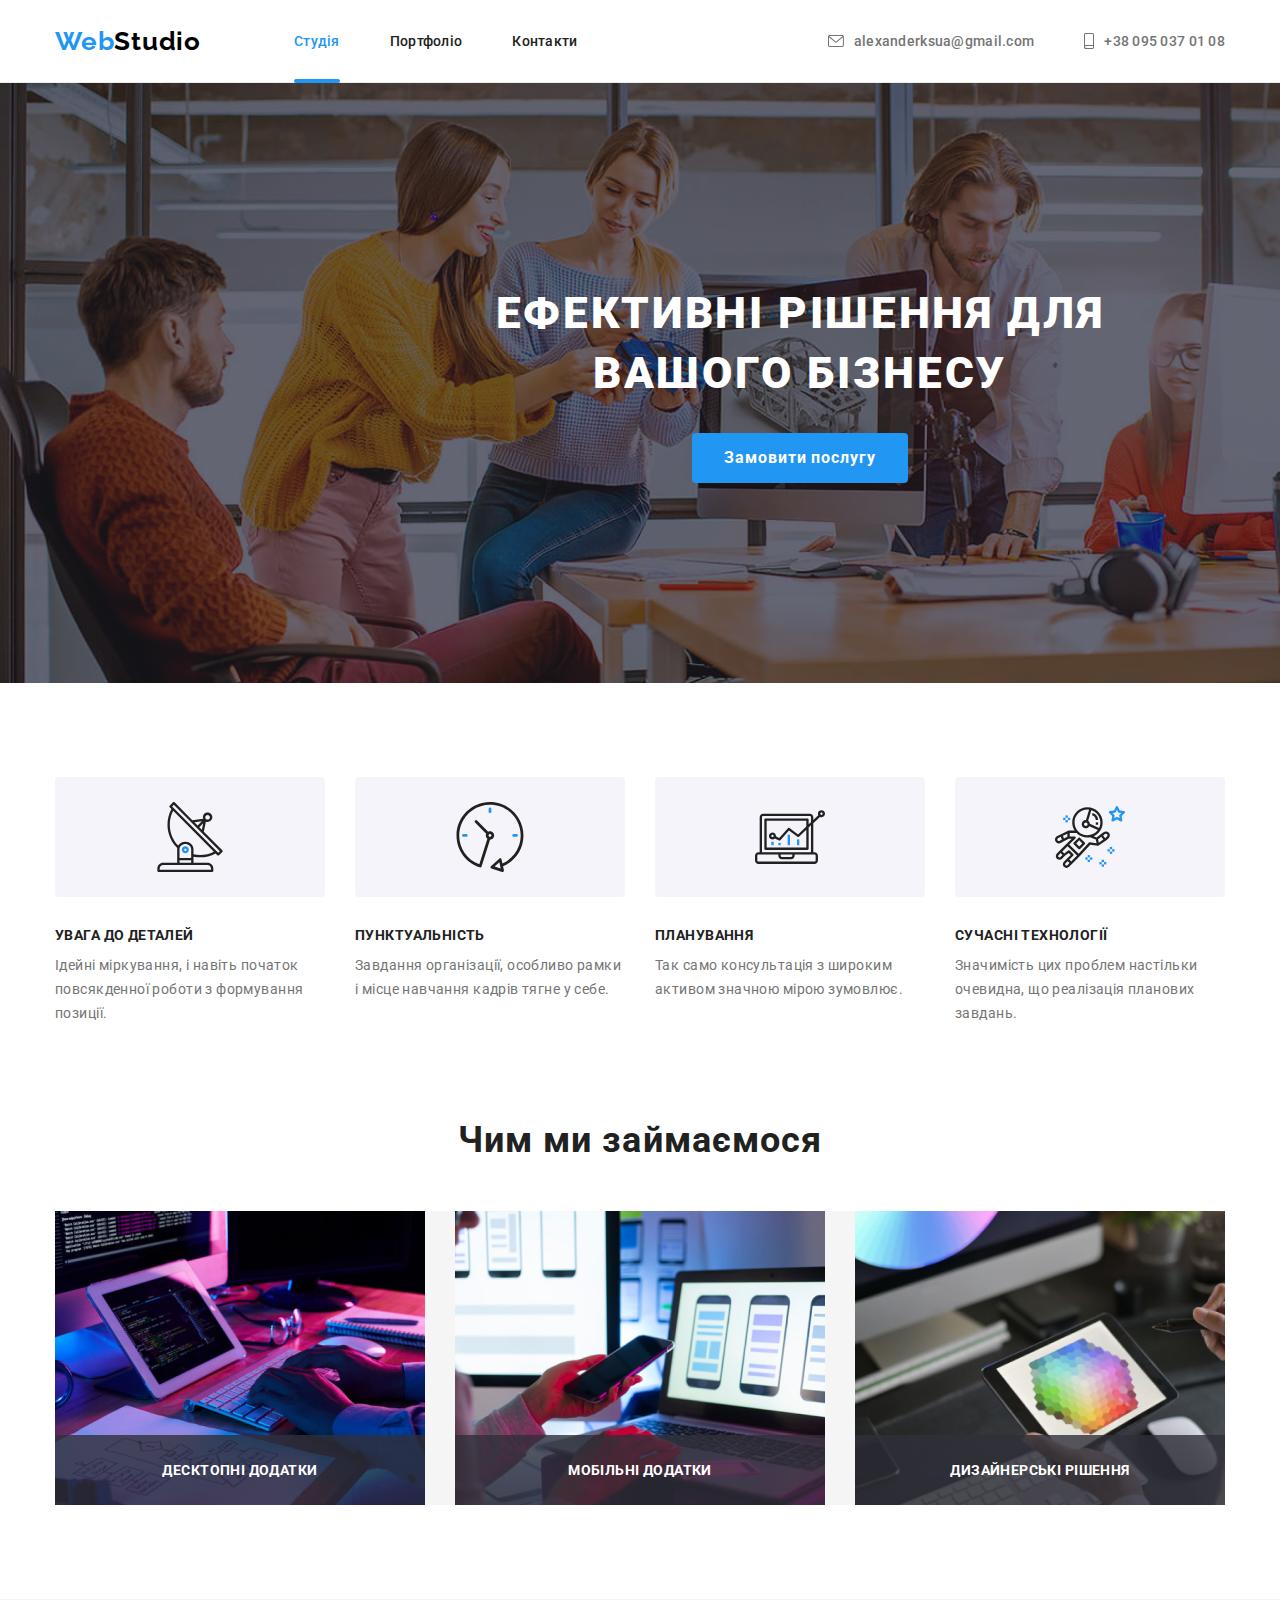
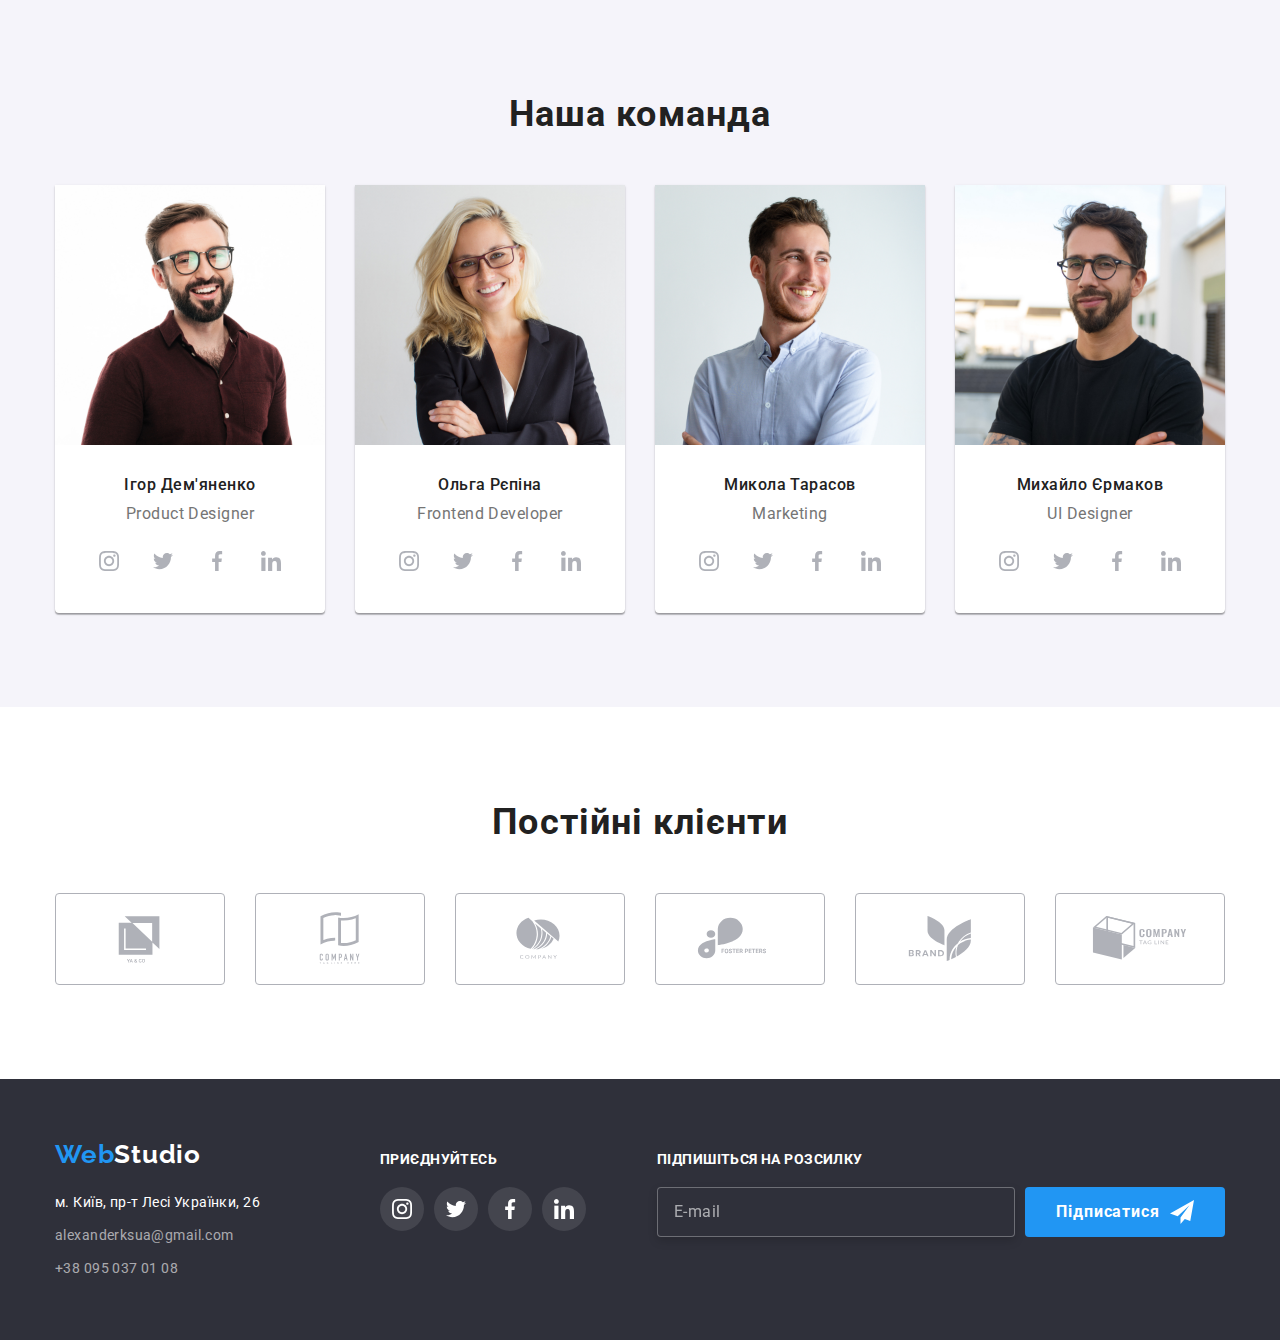
==== index.html @ ea99a4cd "Initial commit" ====
<!DOCTYPE html>
<html lang="uk">

<head>
  <meta charset="UTF-8" />
  <meta http-equiv="X-UA-Compatible" content="IE=edge" />
  <meta name="viewport" content="width=device-width, initial-scale=1.0" />

  <link rel="preconnect" href="https://fonts.googleapis.com" />
  <link rel="preconnect" href="https://fonts.gstatic.com" crossorigin />
  <link href="https://fonts.googleapis.com/css2?family=Raleway:wght@700&family=Roboto:wght@400;500;700;900&display=swap"
    rel="stylesheet" />

  <title>index</title>
  <!-- Нормализация стилей Обобщённая -->
  <link rel="stylesheet"
    href="https://cdnjs.cloudflare.com/ajax/libs/modern-normalize/1.1.0/modern-normalize.min.css" />
  <!-- Стили Проекта -->
  <link rel="stylesheet" href="./css/styles.css">
</head>

<body>
  <!-- Голова-Шапка сайты -->
  <header class="header">
    <div class="container">
      <!-- Блок оформления фона header -->

      <div class="header-group">
        <!-- Панель навигации из двух частей -->
        <!-- Панель навигации #1 - Логотип, Студія, Портфоліо -->
        <!-- Логотип, WebStudio -->
        <a class="header-logo" href="./index.html"><span class="blue-web">Web</span>Studio</a>
        <nav class="nav-group">
          <!-- Список ссылок на страницы -->
          <ul class="list pages">
            <li class="item pages-item curent">
              <a class="link curent" href="./index.html">Студія</a>
            </li>
            <li class="item pages-item">
              <a class="link" href="./portfolio.html">Портфоліо</a>
            </li>
            <li class="item pages-item">
              <a class="link" href="./contacts.html">Контакти</a>
            </li>
          </ul>
        </nav>

        <!-- Панель навигации #2 - Контакти: e-mail, tel -->
        <ul class="list contacts">
          <li class="item contacts-item">
            <a class="link" href="mailto:alexanderksua@gmail.com">
              <div class="link-div">
                <svg class="contacts-icon" width="16" height="12" aria-label="email">
                  <use href="./images/icons.svg#icon-envelope"></use>
                </svg>alexanderksua@gmail.com
              </div>
            </a>
          </li>
          <li class="item contacts-item">
            <a class="link" href="tel:+380950370108">
              <div class="link-div">
                <svg class="contacts-icon" width="10" height="16" aria-label="phone">
                  <use href="./images/icons.svg#icon-smartphone"></use>
                </svg>+38 095 037 01 08
              </div>
            </a>
          </li>
        </ul>

      </div>
    </div>
  </header>

  <!--Главный контент страницы -->
  <main>
    <!-- Блок оформления фона main-top - Hero -->

    <section class="hero">
      <div class="container">
        <div class="hero-group">
          <h1 class="hero-title">Ефективні рішення для вашого бізнесу</h1>
          <!-- BUTTON -->
          <button class="btn-hero" type="button" data-modal-open>Замовити послугу</button>
        </div>
      </div>

      <div class="backdrop is-hidden" data-modal>
        <div class="modal">
          <button class="close" type="button" data-modal-close>
            <svg class="button-icon" width="11" height="11" aria-label="cross">
              <use href="./images/icons.svg#icon-cross-modal"></use>
            </svg>
          </button>

          <form class="register-form">
            <p class="register-form-title"><strong>Залиште свої дані, ми вам передзвонимо</strong></p>

            <div class="register-form-field">
              <label for="person">І'мя</label>
              <div class="register-form-icon">
                <input type="text" name="person" id="person">
                <svg width="18" height="18">
                  <use href="./images/icons.svg#icon-person-form"></use>
                </svg>
              </div>
            </div>

            <div class="register-form-field">
              <label for="tel">Телефон</label>
              <div class="register-form-icon">
                <input type="tel" name="tel" id="tel">
                <svg width="18" height="18">
                  <use href="./images/icons.svg#icon-phone-form"></use>
                </svg>
              </div>
            </div>

            <div class="register-form-field">
              <label for="form-email">Пошта</label>
              <div class="register-form-icon">
                <input type="email" name="email" id="form-email" required>
                <svg width="18" height="18">
                  <use href="./images/icons.svg#icon-envelop-form"></use>
                </svg>
              </div>
            </div>

            <div class="register-form-field">
              <label for="comment">Коментар</label>
              <textarea name="comment" id="comment" cols="60" rows="7" placeholder="Введіть коментар"></textarea>
            </div>

            <div class="checkbox-group">
              <input type="checkbox" class="checkbox visually-hidden" name="policy" id="policy" value="agree" checked
                required>
              <svg width="16" height="15">
                <use href="./images/icons.svg#icon-check-box-checked"></use>
              </svg>
              <label for="policy" class="checkbox-policy-text">
                Погоджуюся з розсилкою та приймаю <a
                  href="https://wiki.legalaid.gov.ua/index.php/%D0%94%D0%BE%D0%B3%D0%BE%D0%B2%D1%96%D1%80_%D0%BA%D1%83%D0%BF%D1%96%D0%B2%D0%BB%D1%96_%E2%80%93_%D0%BF%D1%80%D0%BE%D0%B4%D0%B0%D0%B6%D1%83"
                  target="_blank" rel="nofollow noopener noreferrer">Умови договору</a>
              </label>
            </div>

            <div class="register-form-submit-btn">
              <button type="submit">Відправити</button>
            </div>
          </form>

        </div>
      </div>
    </section>

    <!-- Секция описания качеств Студии-->
    <section class="qualites">
      <div class="container">

        <h2 class="visually-hidden">Качества Студии</h2>

        <ul class="list qualites-list">

          <li class="item qualites-item">
            <div class="qualites-item-icon">
              <svg class="qualites-icon" width="70" height="70">
                <use href="./images/icons.svg#icon-antenna"></use>
              </svg>
            </div>
            <h3 class="qualites-item-title">Увага до деталей</h3>
            <p class="qualites-item-paragraf">
              Ідейні міркування, і навіть початок повсякденної роботи з
              формування позиції.
            </p>
          </li>

          <li class="item qualites-item">
            <div class="qualites-item-icon">
              <svg class="qualites-icon" width="70" height="70">
                <use href="./images/icons.svg#icon-clock"></use>
              </svg>
            </div>
            <h3 class="qualites-item-title">Пунктуальність</h3>
            <p class="qualites-item-paragraf">
              Завдання організації, особливо рамки і місце навчання кадрів
              тягне у себе.
            </p>
          </li>

          <li class="item qualites-item">
            <div class="qualites-item-icon">
              <svg class="qualites-icon" width="70" height="70">
                <use href="./images/icons.svg#icon-diagram"></use>
              </svg>
            </div>
            <h3 class="qualites-item-title">Планування</h3>
            <p class="qualites-item-paragraf">
              Так само консультація з широким активом значною мірою зумовлює.
            </p>
          </li>

          <li class="item qualites-item">
            <div class="qualites-item-icon">
              <svg class="qualites-icon" width="70" height="70">
                <use href="./images/icons.svg#icon-astronaut"></use>
              </svg>
            </div>
            <h3 class="qualites-item-title">Сучасні технології</h3>
            <p class="qualites-item-paragraf">
              Значимість цих проблем настільки очевидна, що реалізація
              планових завдань.
            </p>
          </li>
        </ul>
      </div>

    </section>

    <!-- Секция описания видов деятельность Студии-->
    <section class="features">
      <div class="container">
        <h2 class="features-title">Чим ми займаємося</h2>
        <!-- Блок оборачивания div  для стилизации в будущем -->
        <ul class="list features-list">
          <li class="item features-item">
            <img src="./images/img_1_370x294.jpg"
              alt="ПК, планшет, клавіатура, блокнот, миша, монітор, карандаш, окуляри" width="370">
            <div class="over-text">
              <p>Десктопні додатки</p>
            </div>
          </li>
          <li class="item features-item">
            <img src="./images/img_2_370x294.jpg"
              alt="Смартфон, ноутбук, монітор, шаблони візуального вигляду застосунків" width="370">
            <div class="over-text">
              <p>Мобільні додатки</p>
            </div>
          </li>
          <li class="item features-item">
            <img src="./images/img_3_370x294.jpg" alt="планшет, палітра кольорів, клавіатура, миша, мак про"
              width="370">
            <div class="over-text">
              <p>Дизайнерські рішення</p>
            </div>
          </li>
        </ul>
      </div>
    </section>

    <!-- Секция описания членов команды Студии-->
    <section class="team">
      <div class="container">
        <h2 class="team-title">Наша команда</h2>
        <ul class="list team-list">
          <li class="item team-item">
            <div class="card team-card">
              <img src="./images/photo_1_270x260.jpg" alt="Ігор Дем'яненко. Айті спеціаліст з розробки продуктів"
                title="Ігор Дем'яненко. Айті спеціаліст з розробки продуктів" width="270" height="260" />
              <div class="team-card-text">
                <h3 class="team-card-title">Ігор Дем'яненко</h3>
                <p class="team-card-paragraf">Product Designer</p>
                <ul class="list social-list">
                  <li class="item social-item">
                    <a class="link social-link" target="_blank" href="https://instagram.com"
                      rel="nofollow noreferrer noopener" aria-label="instagram">
                      <svg class="social-icon" width="20" height="20">
                        <use href="./images/icons.svg#icon-instagram"></use>
                      </svg>
                    </a>
                  </li>
                  <li class="item social-item">
                    <a class="link social-link" target="_blank" href="https://twitter.com"
                      rel="nofollow noreferrer noopener" aria-label="twitter">
                      <svg class="social-icon" width="20" height="20">
                        <use href="./images/icons.svg#icon-twitter"></use>
                      </svg>
                    </a>
                  </li>
                  <li class="item social-item">
                    <a class="link social-link" target="_blank" href="https://facebook.com"
                      rel="nofollow noreferrer noopener" aria-label="facebook">
                      <svg class="social-icon" width="20" height="20">
                        <use href="./images/icons.svg#icon-facebook"></use>
                      </svg>
                    </a>
                  </li>
                  <li class="item social-item">
                    <a class="link social-link" target="_blank" href="https://linkedin.com"
                      rel="noopener nofollow noreferrer" aria-label="linkedin">
                      <svg class="social-icon" width="20" height="20">
                        <use href="./images/icons.svg#icon-linkedin"></use>
                      </svg>
                    </a>
                  </li>
                </ul>
              </div>
            </div>
          </li>

          <li class="item team-item">
            <div class="card team-card">
              <img src="./images/photo_2_270x260.jpg"
                alt="Ольга Рєпіна. Айті спеціалістка з розробки зовнішних інтерфейсів"
                title="Ольга Рєпіна. Айті спеціалістка з розробки зовнішних інтерфейсів" width="270" height="260" />
              <div class="team-card-text">
                <h3 class="team-card-title">Ольга Рєпіна</h3>
                <p class="team-card-paragraf">Frontend Developer</p>
                <ul class="list social-list">
                  <li class="item social-item">
                    <a class="link social-link" target="_blank" href="https://instagram.com"
                      rel="nofollow noreferrer noopener" aria-label="instagram">
                      <svg class="social-icon" width="20" height="20">
                        <use href="./images/icons.svg#icon-instagram"></use>
                      </svg>
                    </a>
                  </li>
                  <li class="item social-item">
                    <a class="link social-link" target="_blank" href="https://twitter.com"
                      rel="nofollow noreferrer noopener" aria-label="twitter">
                      <svg class="social-icon" width="20" height="20">
                        <use href="./images/icons.svg#icon-twitter"></use>
                      </svg>
                    </a>
                  </li>
                  <li class="item social-item">
                    <a class="link social-link" target="_blank" href="https://facebook.com"
                      rel="nofollow noreferrer noopener" aria-label="facebook">
                      <svg class="social-icon" width="20" height="20">
                        <use href="./images/icons.svg#icon-facebook"></use>
                      </svg>
                    </a>
                  </li>
                  <li class="item social-item">
                    <a class="link social-link" target="_blank" href="https://linkedin.com"
                      rel="noopener nofollow noreferrer" aria-label="linkedin">
                      <svg class="social-icon" width="20" height="20">
                        <use href="./images/icons.svg#icon-linkedin"></use>
                      </svg>
                    </a>
                  </li>
                </ul>
              </div>
            </div>
          </li>

          <li class="item team-item">
            <div class="card team-card">
              <img src="./images/photo_3_270x260.jpg"
                alt="Микола Тарасов. Айті спеціаліст з розробки торгівельних стратегій та продажів"
                title="Микола Тарасов. Айті спеціаліст з розробки торгівельних стратегій та продажів" width="270"
                height="260" />
              <div class="team-card-text">
                <h3 class="team-card-title">Микола Тарасов</h3>
                <p class="team-card-paragraf">Marketing</p>
                <ul class="list social-list">
                  <li class="item social-item">
                    <a class="link social-link" target="_blank" href="https://instagram.com"
                      rel="nofollow noreferrer noopener" aria-label="instagram">
                      <svg class="social-icon" width="20" height="20">
                        <use href="./images/icons.svg#icon-instagram"></use>
                      </svg>
                    </a>
                  </li>
                  <li class="item social-item">
                    <a class="link social-link" target="_blank" href="https://twitter.com"
                      rel="nofollow noreferrer noopener" aria-label="twitter">
                      <svg class="social-icon" width="20" height="20">
                        <use href="./images/icons.svg#icon-twitter"></use>
                      </svg>
                    </a>
                  </li>
                  <li class="item social-item">
                    <a class="link social-link" target="_blank" href="https://facebook.com"
                      rel="nofollow noreferrer noopener" aria-label="facebook">
                      <svg class="social-icon" width="20" height="20">
                        <use href="./images/icons.svg#icon-facebook"></use>
                      </svg>
                    </a>
                  </li>
                  <li class="item social-item">
                    <a class="link social-link" target="_blank" href="https://linkedin.com"
                      rel="noopener nofollow noreferrer" aria-label="linkedin">
                      <svg class="social-icon" width="20" height="20">
                        <use href="./images/icons.svg#icon-linkedin"></use>
                      </svg>
                    </a>
                  </li>
                </ul>
              </div>
            </div>
          </li>

          <li class="item team-item">
            <div class="card team-card">
              <img src="./images/photo_4_270x260.jpg"
                alt="Михайло Єрмаков. Айті спеціаліст з розробки інтерфейсів для користувачів"
                title="Михайло Єрмаков. Айті спеціаліст з розробки зовнішних інтерфейсів для користувачів" width="270"
                height="260" />
              <div class="team-card-text">
                <h3 class="team-card-title">Михайло Єрмаков</h3>
                <p class="team-card-paragraf">UI Designer</p>
                <ul class="list social-list">
                  <li class="item social-item">
                    <a class="link social-link" target="_blank" href="https://instagram.com"
                      rel="nofollow noreferrer noopener" aria-label="instagram">
                      <svg class="social-icon" width="20" height="20">
                        <use href="./images/icons.svg#icon-instagram"></use>
                      </svg>
                    </a>
                  </li>
                  <li class="item social-item">
                    <a class="link social-link" target="_blank" href="https://twitter.com"
                      rel="nofollow noreferrer noopener" aria-label="twitter">
                      <svg class="social-icon" width="20" height="20">
                        <use href="./images/icons.svg#icon-twitter"></use>
                      </svg>
                    </a>
                  </li>
                  <li class="item social-item">
                    <a class="link social-link" target="_blank" href="https://facebook.com"
                      rel="nofollow noreferrer noopener" aria-label="facebook">
                      <svg class="social-icon" width="20" height="20">
                        <use href="./images/icons.svg#icon-facebook"></use>
                      </svg>
                    </a>
                  </li>
                  <li class="item social-item">
                    <a class="link social-link" target="_blank" href="https://linkedin.com"
                      rel="noopener nofollow noreferrer" aria-label="linkedin">
                      <svg class="social-icon" width="20" height="20">
                        <use href="./images/icons.svg#icon-linkedin"></use>
                      </svg>
                    </a>
                  </li>
                </ul>
              </div>
            </div>
          </li>
        </ul>
      </div>
    </section>

    <section class="clients">
      <div class="container">
        <h2 class="clients-title">Постійні клієнти</h2>
        <ul class="list clients-list">
          <li class="item clients-item">
            <a class="link clients-link" href="https://www.www.com" target="_blank" rel="noopener nofollow noreferrer">
              <svg class="clients-icons" width="106" height="60">
                <use href="./images/icons.svg#icon-group1"></use>
              </svg>
            </a>
          </li>

          <li class="item clients-item">
            <a class="link clients-link" href="https://www.www.com" target="_blank" rel="noopener nofollow noreferrer">
              <svg class="clients-icons" width="106" height="60">
                <use href="./images/icons.svg#icon-group2"></use>
              </svg>
            </a>
          </li>

          <li class="item clients-item">
            <a class="link clients-link" href="https://www.www.com" target="_blank" rel="noopener nofollow noreferrer">
              <svg class="clients-icons" width="106" height="60">
                <use href="./images/icons.svg#icon-group3"></use>
              </svg>
            </a>
          </li>

          <li class="item clients-item">
            <a class="link clients-link" href="https://www.www.com" target="_blank" rel="noopener nofollow noreferrer">
              <svg class="clients-icons" width="106" height="60">
                <use href="./images/icons.svg#icon-group4"></use>
              </svg>
            </a>
          </li>

          <li class="item clients-item">
            <a class="link clients-link" href="https://www.www.com" target="_blank" rel="noopener nofollow noreferrer">
              <svg class="clients-icons" width="106" height="60">
                <use href="./images/icons.svg#icon-group5"></use>
              </svg>
            </a>
          </li>

          <li class="item clients-item">
            <a class="link clients-link" href="https://www.www.com" target="_blank" rel="noopener nofollow noreferrer">
              <svg class="clients-icons" width="106" height="60">
                <use href="./images/icons.svg#icon-group6"></use>
              </svg>
            </a>
          </li>

        </ul>
      </div>

    </section>


  </main>

  <!-- Подвал страницы -->
  <footer class="footer">
    <div class="container">
      <div class="footer-group">
        <!-- Текст-Лого WebStudio -->
        <address class="address">
          <a class="footer-logo" href="./index.html"><span class="blue-web">Web</span>Studio</a>
          <ul class="list contacts">
            <li class="item contacts-item">
              <!-- Адрес физический  Студии -->
              <a class="link contacts-item-coord" href="https://goo.gl/maps/CPtrU1FHBa2aNyZL9" target="_blank"
                rel="nofollow noreferrer noopener">м. Київ, пр-т Лесі Українки, 26</a>
            </li>
            <li class="item contacts-item">
              <!-- Почта электронная  Студии -->
              <a class="link contacts-item-mailto" href="mailto:alexanderksua@gmail.com">alexanderksua@gmail.com</a>
            </li>
            <li class="item contacts-item">
              <!-- Телефон мобильный Студии -->
              <a class="link contacts-item-tel" href="tel:+380950370108">+38 095 037 01 08</a>
            </li>
          </ul>
        </address>

        <div class="footer-social">
          <h3 class="footer-social-title">Приєднуйтесь</h3>
          <ul class="list footer-social-list">
            <li class="item footer-social-item">
              <a class="link footer-social-link" target="_blank" href="https://instagram.com"
                rel="nofollow noreferrer noopener" aria-label="instagram">
                <svg class="footer-social-icon" width="20" height="20">
                  <use href="./images/icons.svg#icon-instagram"></use>
                </svg>
              </a>
            </li>
            <li class="item footer-social-item">
              <a class="link footer-social-link" target="_blank" href="https://twitter.com"
                rel="nofollow noreferrer noopener" aria-label="twitter">
                <svg class="footer-social-icon" width="20" height="20">
                  <use href="./images/icons.svg#icon-twitter"></use>
                </svg>
              </a>
            </li>
            <li class="item footer-social-item">
              <a class="link footer-social-link" target="_blank" href="https://facebook.com"
                rel="nofollow noreferrer noopener" aria-label="facebook">
                <svg class="footer-social-icon" width="20" height="20">
                  <use href="./images/icons.svg#icon-facebook"></use>
                </svg>
              </a>
            </li>
            <li class="item footer-social-item">
              <a class="link footer-social-link" target="_blank" href="https://linkedin.com"
                rel="noopener nofollow noreferrer" aria-label="linkedin">
                <svg class="footer-social-icon" width="20" height="20">
                  <use href="./images/icons.svg#icon-linkedin"></use>
                </svg>
              </a>
            </li>
          </ul>
        </div>

        <form class="footer-form" autocomplete="off" novalidate>
          <label for="email" class="footer-form-title">Підпишіться на розсилку</label>
          <div class="footer-submit-form">
            <input type="email" class="email-text-area" name="email" id="email" placeholder="E-mail">
            <button type="submit" class="footer-form-button">
              <span class="submit-button-text">Підписатися</span>
              <svg class="submit-button-icon" width="24" height="24">
                <use href="./images/icons.svg#icon-send-form" class="icon-send-button"></use>
              </svg>
            </button>
          </div>
        </form>

      </div>
    </div>
  </footer>
  <script src="./js/modal.js"></script>
</body>

</html>
---- css/styles.css ----
html {
      box-sizing: border-box;
}

*,
*::before,
*::after {
      box-sizing: inherit;
}

/* Глобальный сброс Внешних\Внутренних Отступов 
      Заголовков, Абзацев и Ненумерованных Списков */
h1,
h2,
h3,
p,
ul {
      padding: 0;
      margin: 0;
}

/* Все списки без меток */
.list {
      list-style-type: none;
}



:root {
      /* Colors */
      --black: #000000;
      --dark-gray: #212121;
      --gray: #2f303a;
      --light-gray: #757575;
      --blue: #2196f3;
      --blue-btn-active: #188CE8;
      --light-white: #ffffff;
      --white-card-p: #eeeeee;
      --white-br-bottom: #ececec;
      --white-60: rgba(255 255 255 / 0.6);
      --white-bkgr: #f5f5f5;
      --ligth-gray-bkgr-team: #F5F4FA;
      --hero-bg: #C4C4C4;
      --hero-bg-overlay: rgba(47 48 58 / 0.4);
      --clients-icons-light-gray: #AFB1B8;
      --transition-timing: 250ms;
}


body {
      background-color: var(--white-bkgr);
      color: var(--dark-gray);
      font-family: 'Roboto', 'Sans Serif';
}

.qualites,
.features,
.clients,
.main-portfolio {
      background-color: var(--light-white);
}

/* Отключаем настройки ссылок по умолчанию*/
.list a,
.header-logo,
.footer-logo {
      text-decoration: none;
      color: inherit;
      text-transform: none;
      font-style: normal;
}

.container {
      width: 1200px;
      padding-left: 15px;
      padding-right: 15px;
      margin-left: auto;
      margin-right: auto;
}

.visually-hidden {
      position: absolute;
      width: 1px;
      height: 1px;
      margin: 0;
      border: 0;
      padding: 0;
      white-space: nowrap;
      clip-path: inset(100%);
      clip: rect(0 0 0 0);
      overflow: hidden;
}

/* HEADER */
.header {
      background-color: var(--light-white);
      border-bottom: 1px solid var(--white-br-bottom);
}

.contacts-icon {
      display: block;
      margin-right: 10px;
      fill: var(--light-gray);
      /*  Задаём значения перехода  */
      transition: fill var(--transition-timing) cubic-bezier(0.4, 0, 0.2, 1);
}

.link-div {
      display: flex;
      justify-content: center;
      align-items: center;
}

.header-group,
.header-group .list.contacts,
.header-group .list.pages {
      display: flex;
      align-items: center;
}

.header-group .list.contacts .link {
      display: flex;
      align-items: center;
      gap: 10px;
}

.header-logo,
.footer-logo {
      display: block;
      padding-top: 24px;
      padding-bottom: 24px;
      font-family: 'Raleway';

      font-weight: 700;
      font-size: 26px;
      line-height: calc(31/26);

      letter-spacing: 0.03em;
}

.header-logo {
      color: var(--black);
      margin-right: 93px;
}

.header-group {
      display: flex;
      justify-content: space-between;
}

.blue-web {
      color: var(--blue);
}

.header-group>.nav-group {
      margin-right: auto;
}

.header-group>.nav-group a,
.header-group>.list.contacts a {
      font-weight: 500;
      font-size: 14px;
      line-height: calc(16/14);
      letter-spacing: 0.02em;
      color: var(--dark-gray);
      /*  Задаём значения перехода  */
      transition: color var(--transition-timing) cubic-bezier(0.4, 0, 0.2, 1);

}

/* .header-group>.list.contacts a  */
.link-div {
      color: var(--light-gray);
      fill: var(--light-gray);
      /*  Задаём значения перехода  */
      transition-property: color, fill;
      transition-duration: var(--transition-timing);
      transition-timing-function: cubic-bezier(0.4, 0, 0.2, 1);
}

a:hover .link-div .contacts-icon,
a:hover .link-div,
a:focus .link-div .contacts-icon,
a:focus .link-div {
      color: var(--blue);
      fill: var(--blue);
}

.list.pages>.item.curent a {
      color: var(--blue);
}

.header-group>.nav-group a:hover,
.header-group>.nav-group a:focus {
      color: var(--blue);
}


.pages-item:not(:last-child),
.contacts-item:not(:last-child) {
      margin-right: 50px;
}

.nav-group li {
      position: relative;
      display: inline-block;
      padding-top: 32px;
      padding-bottom: 32px;
}

.pages-item.curent::after {
      display: block;
      content: '';
      position: absolute;

      width: 100%;

      bottom: -1px;
      left: 0;

      background: var(--blue);
      border: 2px solid var(--blue);
      border-radius: 2px;
}



/* STUDIO main */
/* HERO */
.hero {
      background: linear-gradient(90deg, rgba(47 48 58 / 0.4) 0%,
                  rgba(47 48 58 / 0.4) 0%),
            url('../images/bg-Img.png');
      background-repeat: no-repeat;
      background-position: center;
      width: 1600px;
      height: 600px;
      margin: 0 auto;
      background-size: cover;
}

.hero-group {
      padding: 200px 0;
      text-align: center;
}

.hero-title {
      width: 696px;
      font-weight: 900;
      font-size: 44px;
      line-height: calc(60/44);

      letter-spacing: 0.06em;
      text-transform: uppercase;
      color: var(--light-white);
      margin-bottom: 30px;
      margin-left: auto;
      margin-right: auto;
}

.btn-hero {
      font-weight: 700;
      font-size: 16px;
      line-height: calc(30/16);

      letter-spacing: 0.06em;
      color: var(--light-white);
      background-color: var(--blue);

      border: none;
      border-radius: 4px;
      padding: 10px 32px;
      cursor: pointer;
      margin-left: auto;
      margin-right: auto;
      /*  Задаём значения перехода  */
      transition: box-shadow var(--transition-timing) cubic-bezier(0.4, 0, 0.2, 1),
            background-color var(--transition-timing) cubic-bezier(0.4, 0, 0.2, 1);

}

.btn-hero:hover,
.btn-hero:focus {
      background: var(--blue-btn-active);
      box-shadow: 0px 4px 4px rgba(0 0 0 / .15);
}

/* MODAL WINDOW */
.backdrop {
      position: fixed;
      top: 0;
      left: 0;
      width: 100%;
      height: 100%;
      background: rgba(0 0 0 / .2);
      opacity: 1;
      transition: opacity var(--transition-timing) cubic-bezier(0.4, 0, 0.2, 1);
}

button.close {
      position: absolute;
      top: 8px;
      right: 8px;
      display: flex;
      justify-content: center;
      align-items: center;
      margin-left: auto;

      width: 30px;
      height: 30px;

      fill: var(--black);
      background-color: var(--light-white);
      border: 1px solid rgba(0 0 0 / .1);
      border-radius: 50%;

      cursor: pointer;
      /*  Задаём значения перехода  */
      transition-property: fill;
      transition-duration: var(--transition-timing);
      transition-timing-function: cubic-bezier(0.4, 0, 0.2, 1);
}

/* Переход */
button.close:hover,
button.close:focus {
      fill: var(--blue);
}

/* ========================================================================== */
/* MODAL FORM*/
.register-form {
      padding: 0;
      margin: 0;
}

.register-form-field {
      display: flex;
      flex-direction: column;
      margin-top: 12px;
}

/* ЗАГОЛОВОК ФОРМЫ МОДАЛЬНОГО ОКНА  */
.register-form-title {
      text-align: center;
      /* font-weight: 700; */
      font-size: 20px;
      line-height: calc(23 / 20);
      letter-spacing: 0.03em;
      color: var(--dark-gray);
}

/* АБСОЛЮТНОЕ ПОЗИЦИОНИРОВАНИЕ СВГ */
.register-form-icon input {
      width: 100%;
}

.register-form-icon {
      position: relative;
}

.register-form-icon svg {
      position: absolute;
      top: 50%;
      left: 12px;
      transform: translateY(-50%);
}

/* ========================================================================== */
/* Параметры Переходов */
.register-form-icon svg {
      fill: var(--dark-gray);
      /*  Задаём значения перехода  */
      transition-property: fill;
      transition-duration: var(--transition-timing);
      transition-timing-function: cubic-bezier(0.4, 0, 0.2, 1);
}

.register-form-field textarea,
.register-form-field input {
      outline: none;
      border: 1px solid rgba(33 33 33 / 0.2);
      /*  Задаём значения перехода  */
      transition-property: border-color;
      transition-duration: var(--transition-timing);
      transition-timing-function: cubic-bezier(0.4, 0, 0.2, 1);
}

/* Переходы при Ховере и Фокусе */
.register-form-icon>input:hover+svg,
.register-form-icon>input:focus+svg {
      fill: var(--blue);
}

.register-form-icon>input:hover,
.register-form-icon>input:focus,
.register-form-field textarea:hover,
.register-form-field textarea:focus {
      border-color: var(--blue);
}

/* =============================*/
/* ЗАГОЛОВКИ ПОЛЕЙ ФОРМЫ */
.register-form label {
      font-weight: 400;
      font-size: 12px;
      line-height: 14px;
      letter-spacing: 0.01em;
      color: var(--light-gray);
      /* margin-top: 12px; */
      margin-bottom: 4px;
}

/* ПОЛЯ ВВОДА ФОРМЫ */
.register-form-field textarea,
.register-form-field input {
      font-weight: 400;
      font-size: 12px;
      line-height: calc(14 / 12);
      letter-spacing: 0.01em;
      resize: none;
      border-radius: 4px;
      cursor: text;
}

.register-form-field input {
      padding: 11px 42px;
}

/* ПОЛЕ ВВОДА ТЕКСТА КОММЕНТАРИЯ */
.register-form-field textarea {
      padding: 12px 16px;
}

.register-form-field textarea::placeholder {
      color: var(--light-gray);
}

/*  CHECKBOX   */
.checkbox-group {
      position: relative;
      display: flex;
      justify-content: center;
      align-items: center;
      margin-top: 20px;
}

.checkbox-group>input,
.checkbox-group>label {
      display: block;
      padding: 0;
      margin: 0;
}

.checkbox-group>label {
      font-weight: 400;
      font-size: 14px;
      line-height: calc(24 / 14);
      letter-spacing: 0.03em;
      color: var(--light-gray);
      padding-left: 7px;
}

.checkbox-policy-text a {
      color: var(--blue);
      cursor: pointer;
}

/* ЗАМЕНА ЧекБокса */
.checkbox-group>input {
      position: absolute;
      top: 50%;
      left: 12px;
      transform: translateY(-50%);
      content: '';
      width: 16px;
      height: 15px;
}

.checkbox-group input+svg {
      border: 2px solid var(--black);
      border-radius: 2px;
      background-color: var(--light-white);
      fill: var(--light-white);
      /*  Задаём значения перехода  */
      transition-property: fill, background-color, border, box-shadow;
      transition-duration: var(--transition-timing);
      transition-timing-function: cubic-bezier(0.4, 0, 0.2, 1);
      ;
}

/* Переход ЧекБокса */
.checkbox-group input:checked+svg {
      border: none;
      fill: var(--blue);
      background-color: var(--blue);
}

/* Focus on Checkbox */
.checkbox-group .checkbox:focus+svg {
      border-color: var(--blue);
      box-shadow: 0px 4px 4px rgba(0 0 0 / .15);
}

/* ========================================================= */
/* register-form-submit-btn */
.register-form-submit-btn button {
      display: block;
      margin-top: 30px;
      margin-left: auto;
      margin-right: auto;
      border-radius: 4px;
      border: none;
      color: var(--light-white);
      padding: 10px 52px;

      font-weight: 700;
      font-size: 16px;
      line-height: calc(30 / 16);
      letter-spacing: 0.06em;

      background-color: var(--blue);
      box-shadow: 0px 4px 4px rgba(0, 0, 0, 0.15);
      /*  Задаём значения перехода  */
      transition-property: background-color, box-shadow;
      transition-duration: var(--transition-timing);
      transition-timing-function: cubic-bezier(0.4, 0, 0.2, 1);
      cursor: pointer;
}

/* Переход */
.register-form-submit-btn button:hover,
.register-form-submit-btn button:focus {
      background-color: var(--blue-btn-active);
}

/* ========================================================================== */
/* Utitlity class */
.backdrop.is-hidden {
      opacity: 0;
      pointer-events: none;
}

.modal {
      position: absolute;
      display: flex;
      flex-direction: column;
      padding: 40px 40px;

      top: 50%;
      left: 50%;
      transform: translate(-50%, -50%);

      min-width: 528px;
      background: var(--light-white);
      box-shadow: 0px 1px 3px rgba(0 0 0 / .12),
            0px 1px 1px rgba(0 0 0 / .14),
            0px 2px 1px rgba(0 0 0 / .2);
      border-radius: 4px;
      z-index: 1;
}

/* ========================================================================== */
/* QUALITES */
.qualites {
      padding-top: 94px;
      padding-bottom: 94px;
}

.qualites-icon {
      display: block;
}

.qualites-item-icon {
      display: flex;

      height: 120px;
      justify-content: center;
      align-items: center;
      margin-bottom: 30px;
      background: var(--ligth-gray-bkgr-team);

      border-radius: 4px;
}

.qualites-list {
      display: flex;
      justify-content: center;
      gap: 30px;
}

/*.team-list>.item:not(:last-child)  */
.qualites-item {

      flex-basis: calc((100% - 90px)/4);
}

.qualites-list h3 {
      font-weight: 700;
      font-size: 14px;
      line-height: calc(16/14);
      letter-spacing: 0.03em;
      text-transform: uppercase;

      color: var(--dark-gray);
      margin-bottom: 10px;
}

.qualites-list p {
      font-weight: 400;
      font-size: 14px;
      line-height: calc(24/14);
      letter-spacing: 0.03em;

      color: var(--light-gray);
}

/* FEATURES */
.features {
      position: relative;
      z-index: -1;
      padding-bottom: 94px;
}

.features-item {
      position: relative;
      flex-basis: calc((100% - 60px)/3);
}

.over-text {
      position: absolute;
      display: flex;
      left: 0;
      width: 100%;
      height: 70px;
      bottom: 0;
      justify-content: center;
      align-items: center;
      /* padding-top: 27px;
      padding-bottom: 27px;
      padding-left: 0.5em;
      padding-right: 0.5em; */
      text-align: center;

      background: rgba(47 48 58 / .8);
      mix-blend-mode: normal;
}

.over-text p {
      display: block;
      font-weight: 700;
      font-size: 14px;
      line-height: calc(16 / 14);
      text-align: center;
      letter-spacing: 0.03em;
      text-transform: uppercase;
      color: var(--light-white);
}

.features-list img,
.team-list img {
      display: block;
}

.features-list {
      display: flex;
      position: relative;
      justify-content: center;
      gap: 30px;
      background: var(--white-bkgr);
      z-index: -1;
}

.features-title,
.team-title,
.clients-title {
      font-weight: 700;
      font-size: 36px;
      line-height: calc(42/36);
      text-align: center;
      letter-spacing: 0.03em;

      color: var(--dark-gray);
      margin-bottom: 50px;
}



/* TEAM */
.team {
      background-color: var(--ligth-gray-bkgr-team);
      padding-top: 94px;
      padding-bottom: 94px;
}

.team-list {
      display: flex;
      justify-content: center;
      gap: 30px;
}

.team-card-text {
      padding: 30px 10px;

}

.team-item {
      flex-basis: calc((100% - 60px)/3);
}

.team-list .team-item {
      background: var(--light-white);
      box-shadow: 0px 1px 3px rgba(0 0 0 / .12),
            0px 1px 1px rgba(0 0 0 / .14),
            0px 2px 1px rgba(0 0 0 / .2);
      border-radius: 0px 0px 4px 4px;
}

.team-list h3 {
      font-weight: 500;
      font-size: 16px;
      line-height: calc(19 / 16);
      text-align: center;
      letter-spacing: 0.03em;

      color: var(--dark-gray);
      margin-bottom: 10px;
}

.team-list p {
      font-weight: 400;
      font-size: 16px;
      line-height: calc(19 / 16);
      text-align: center;
      letter-spacing: 0.03em;

      color: var(--light-gray);
      margin-bottom: 16px;
}

/* clients */
.clients {
      border-color: var(--white-bkgr);
      padding-top: 94px;
      padding-bottom: 94px;
      /*  Задаём значения перехода  */
      transition: border-color var(--transition-timing) cubic-bezier(0.4, 0, 0.2, 1);
}

.clients-list {
      display: flex;
      justify-content: center;
      gap: 30px;
}

.clients-item {

      flex-basis: calc((100% - 150px)/6);
}

.clients-link {
      display: flex;
      cursor: pointer;
      height: 92px;
      border: 1px solid var(--clients-icons-light-gray);
      border-radius: 4px;
      align-items: center;
      justify-content: center;
      /*  Задаём значения перехода  */
      transition: border var(--transition-timing) cubic-bezier(0.4, 0, 0.2, 1);

}

.clients-icons {
      display: flex;
      justify-content: center;
      fill: var(--clients-icons-light-gray);
      /*  Задаём значения перехода  */
      transition: fill var(--transition-timing) cubic-bezier(0.4, 0, 0.2, 1);
}

.clients-link:hover,
.clients-link:focus {
      border-color: var(--blue);
}

.clients-link:hover .clients-icons,
.clients-link:focus .clients-icons {
      fill: var(--blue);
}

/* PORTFOLIO main */
.main-portfolio {
      padding-top: 94px;
      padding-bottom: 94px;
}

/* FILTERS BUTTON-SET */

.list.buttons {
      display: flex;
      justify-content: center;
      gap: 8px;
      margin-bottom: 34px;
}

.btn {
      font-weight: 500;
      font-size: 16px;
      line-height: calc(26 /16);

      text-align: center;
      letter-spacing: 0.03em;

      color: var(--dark-gray);
      padding: 6px 22px;
      border: none;
      background-color: var(--ligth-gray-bkgr-team);
      border-radius: 4px;
      cursor: pointer;
      /*  Задаём значения перехода */
      transition-property: color, background-color, box-shadow;
      transition-duration: var(--transition-timing);
      transition-timing-function: cubic-bezier(0.4, 0, 0.2, 1);
}

.btn:hover,
.btn:focus {
      background: var(--blue);
      color: var(--light-white);
      box-shadow: 0px 3px 1px rgba(0 0 0 / .1),
            0px 1px 2px rgba(0 0 0 / .08),
            0px 2px 2px rgba(0 0 0 / .12);

}

/* WORKS */
.overly-hover {
      position: relative;
      overflow: hidden;
}

.overly-hover-text {
      position: absolute;
      display: flex;
      align-items: center;
      transform: translateY(0px);
      left: 0;
      width: 100%;
      height: 100%;
      padding: 0 24px;

      font-weight: 400;
      font-size: 18px;
      line-height: calc(28 / 18);
      letter-spacing: 0.03em;

      color: var(--light-white);
      background: rgba(33 150 243 / .9);
      /*  Задаём значения перехода  */
      transition: transform var(--transition-timing) cubic-bezier(0.4, 0, 0.2, 1);

}

.cards-item-link:hover .overly-hover-text,
.cards-item-link:focus .overly-hover-text {
      transform: translateY(-100%);

}

.cards-item-link:hover,
.cards-item-link:focus {
      box-shadow: 0px 1px 1px rgba(0 0 0 / .12),
            0px 4px 4px rgba(0 0 0 / .06),
            1px 4px 6px rgba(0 0 0 / .16);
}


.container>.list.cards>.cards-item>div {
      width: calc((100% - (2*30px)/3));
}

.list.cards {
      display: flex;
      flex-wrap: wrap;
      gap: 30px;
}

.cards-item {
      background: var(--light-white);

      /* border-bottom: 1px solid var(--white-card-p); */
}

.cards-item-link {
      display: block;
      /*  Задаём значения перехода  */
      transition: box-shadow var(--transition-timing) cubic-bezier(0.4, 0, 0.2, 1);
}

/* .cards-item-link:hover,
.cards-item-link:focus {

      box-shadow: 0px 1px 1px rgba(0, 0, 0, 0.12),
            0px 4px 4px rgba(0, 0, 0, 0.06),
            1px 4px 6px rgba(0, 0, 0, 0.16);
} */

.cards-item img {
      display: block;
}

.card-text-content {
      border-right: 1px solid var(--white-card-p);
      border-bottom: 1px solid var(--white-card-p);
      border-left: 1px solid var(--white-card-p);


}

.cards-item .card-text-content {
      padding: 20px 24px;
}

.cards-item-title {
      font-weight: 700;
      font-size: 18px;
      line-height: calc(36 / 18);
      letter-spacing: 0.06em;

      color: var(--dark-gray);
      margin-bottom: 4px;
}

.cards-item-text {
      font-weight: 400;
      font-size: 16px;
      line-height: calc(30 / 16);
      letter-spacing: 0.03em;

      color: var(--light-gray);
}

/* FOOTER */
.footer {
      display: flex;
      background: rgb(47 48 58);
      background-image: linear-gradient(90deg, rgba(47 48 58 / .4) 0%,
                  rgba(47 48 58 / .4) 0%);
      margin: 0;
      padding-top: 60px;
      padding-bottom: 60px;
}

.footer-group {
      display: flex;
}

.footer-logo {
      display: block;
      padding: 0;
      margin-bottom: 20px;
      color: var(--light-white);
}

/* ADDRESS */
.address {
      padding: 0;
      margin: 0;
      margin-right: 70px;
}

.contacts-item .contacts-item-coord,
.contacts-item .contacts-item-mailto,
.contacts-item .contacts-item-tel {
      font-weight: 400;
      font-size: 14px;
      line-height: calc(24/14);
      letter-spacing: 0.03em;

      color: var(--light-white);
      /*  Задаём значения перехода  */
      transition: color var(--transition-timing) cubic-bezier(0.4, 0, 0.2, 1);
}

.contacts-item .contacts-item-mailto,
.contacts-item .contacts-item-tel {
      color: var(--white-60);
      /*  Задаём значения перехода  */
      transition: color var(--transition-timing) cubic-bezier(0.4, 0, 0.2, 1);
}

.address .list .item:not(:last-child) {
      margin-bottom: 9px;
}

.address>ul a:hover {
      color: var(--blue);
}

/* TEAM-SOCIALS */
.social {
      display: block;
}

.social-list {
      display: flex;
      gap: 10px;
      justify-content: center;
      color: var(--clients-icons-light-gray);
      /*  Задаём значения перехода  */
      transition: color var(--transition-timing) cubic-bezier(0.4, 0, 0.2, 1);
}

.social-title {
      font-weight: 700;
      font-size: 14px;
      line-height: calc(16/14);
      letter-spacing: 0.03em;
      text-transform: uppercase;
      margin-bottom: 16px;
}

.social-link {
      display: flex;
      align-items: center;
      justify-content: center;
      width: 44px;
      height: 44px;
      border-radius: 50%;
      color: var(--light-gray);
      background-color: var(--light-white);
      /*  Задаём значения перехода  */
      transition: color var(--transition-timing) cubic-bezier(0.4, 0, 0.2, 1),
            background-color var(--transition-timing) cubic-bezier(0.4, 0, 0.2, 1);
}


.social-icon {
      fill: currentColor;
      /*  Задаём значения перехода  */
      transition: fill var(--transition-timing) cubic-bezier(0.4, 0, 0.2, 1);
}

.social-link:hover,
.social-link:focus {
      background-color: var(--blue);
}

.social-link:hover .social-icon,
.social-link:focus .social-icon {
      fill: var(--light-white);
}

/* FOOTER-SOCIALS */

.footer-social {
      display: block;
      /* margin-right: 93px; */
      padding-top: 12px;
}

.footer-social-title {
      font-weight: 700;
      font-size: 14px;
      line-height: calc(16/14);
      letter-spacing: 0.03em;
      text-transform: uppercase;
      margin-bottom: 20px;
      color: var(--light-white);
}

.footer-social-list {
      display: flex;
      gap: 10px;
      justify-content: center;
}

.footer-social-link {
      display: flex;
      align-items: center;
      justify-content: center;
      width: 44px;
      height: 44px;
      border-radius: 50%;
      background-color: rgba(255 255 255 / .1);
      fill: var(--light-white);
      /*  Задаём значения перехода  */
      transition: fill var(--transition-timing) cubic-bezier(0.4, 0, 0.2, 1),
            background-color var(--transition-timing) cubic-bezier(0.4, 0, 0.2, 1);

}

.footer-social-icon {
      fill: var(--light-white);
      /*  Задаём значения перехода  */
      transition: fill var(--transition-timing) cubic-bezier(0.4, 0, 0.2, 1);
}

.footer-social-link:hover,
.footer-social-link:focus {
      background-color: var(--blue);
      fill: var(--light-white);
}


/* Footer E-mail Form */

.footer-form {
      display: block;
      margin-left: auto;
      padding-top: 12px;
}

.footer-submit-form {
      display: flex;
}

.footer-form-title {
      display: block;
      font-weight: 700;
      font-size: 14px;
      line-height: calc(16 / 14);
      letter-spacing: 0.03em;
      text-transform: uppercase;

      color: var(--light-white);
      margin-bottom: 20px;
}

.footer-form input {
      font-weight: 400;
      font-size: 16px;
      line-height: calc(20 / 16);
      letter-spacing: 0.03em;
      width: 358px;
      border: 1px solid rgba(255 255 255 / 0.3);
      filter: drop-shadow(0px 4px 4px rgba(0 0 0 / 0.15));
      border-radius: 4px;
      background-color: var(--gray);
      padding: 0 0 0 16px;
      color: var(--light-white);
}

.footer-form input::placeholder {
      color: rgba(255, 255, 255, 0.6);
}

.submit-button-text {
      font-weight: 700;
      font-size: 16px;
      line-height: calc(30 / 16);
      letter-spacing: 0.06em;
      color: var(--light-white);
      padding-right: 10px;
}

.submit-button-icon {
      fill: var(--light-white);
}

.submit-button-text,
.submit-button-icon {
      display: inline-block;
}

.footer-form-button {
      display: flex;
      justify-content: center;
      align-items: center;
      width: 200px;
      padding: 10px 28px;
      margin-left: 10px;

      background-color: var(--blue);

      border-radius: 4px;
      border: none;

      transition-property: background-color, box-shadow;
      transition-duration: var(--transition-timing);
      transition-timing-function: cubic-bezier(0.4, 0, 0.2, 1);
      cursor: pointer;
}

.footer-form-button:hover,
.footer-form-button:focus {
      background: var(--blue-btn-active);
      box-shadow: 0px 4px 4px rgba(0 0 0 / 0.15);
}

.email-text-area:focus {
      color: var(--light-white);
      /* padding-left: 10px; */
}

/* 
https://github.com/Alexanderksua/goit-markup-hw-06/

https://alexanderksua.github.io/goit-markup-hw-06/ 

Проект 
«A1» Все стили написаны в одном файле styles.css,
который находится в папке css. 
«A2» Исходный код отформатирован при помощи Prettier. 
«A3» Все изображения и текстовый контент взяты из макета. 
«A4» На всех HTML-страницах подключен нормализатор стилей modern-normalize. 
«A5» Код написан следуя руководству. 

Разметка 
«B1» Выполнена HTML-разметка всех элементов макета. 
«B2» Теги использованы согласно их семантического смысла. 
«B3» Выполнена разметка формы подписки на рассылку и всех её элементов в футере. 
«B4» Выполнена разметка формы заявки и всех её элементов в модальном окне. 
«B5» У всех инпутов в формах задан атрибут name. 
«B6» Значения атрибута name описательные,
точно характеризующий для чего это поле формы. 
«B7» У всех инпутов есть связанный элемент <label>. 
«B8» Инпутам задан атрибут placeholder если для него в макете есть текст-подсказка. 
«B9» Кнопкам «отправки» форм задан атрибут type="submit" . 
«B10» Все новые иконки из форм добавлены в SVG-спрайт icons.svg.

Оформление 
«C1» Выполнено оформление элементов формы подписки на рассылку в футере. 
«C2» Выполнено оформление элементов формы заявки в модальном окне. 
«C3» При получении инпутом фокуса,
его рамка и иконка меняют цвет (как показано на макете). 
«C4» Оригинальный чекбокс о принятии лицензионного соглашения в форме заявки скрыт. 
«C5» Оформление «чекбокса» о принятии лицензионного соглашения сделано вручную,
при помощи векторного изображения галочки из SVG-спрайта. 
«C6» Для всех эффектов ховера и фокуса (цвет, фон, тень) сделаны переходы. Время - 250ms,
функция распределения времени - cubic-bezier(0.4, 0, 0.2, 1).
*/
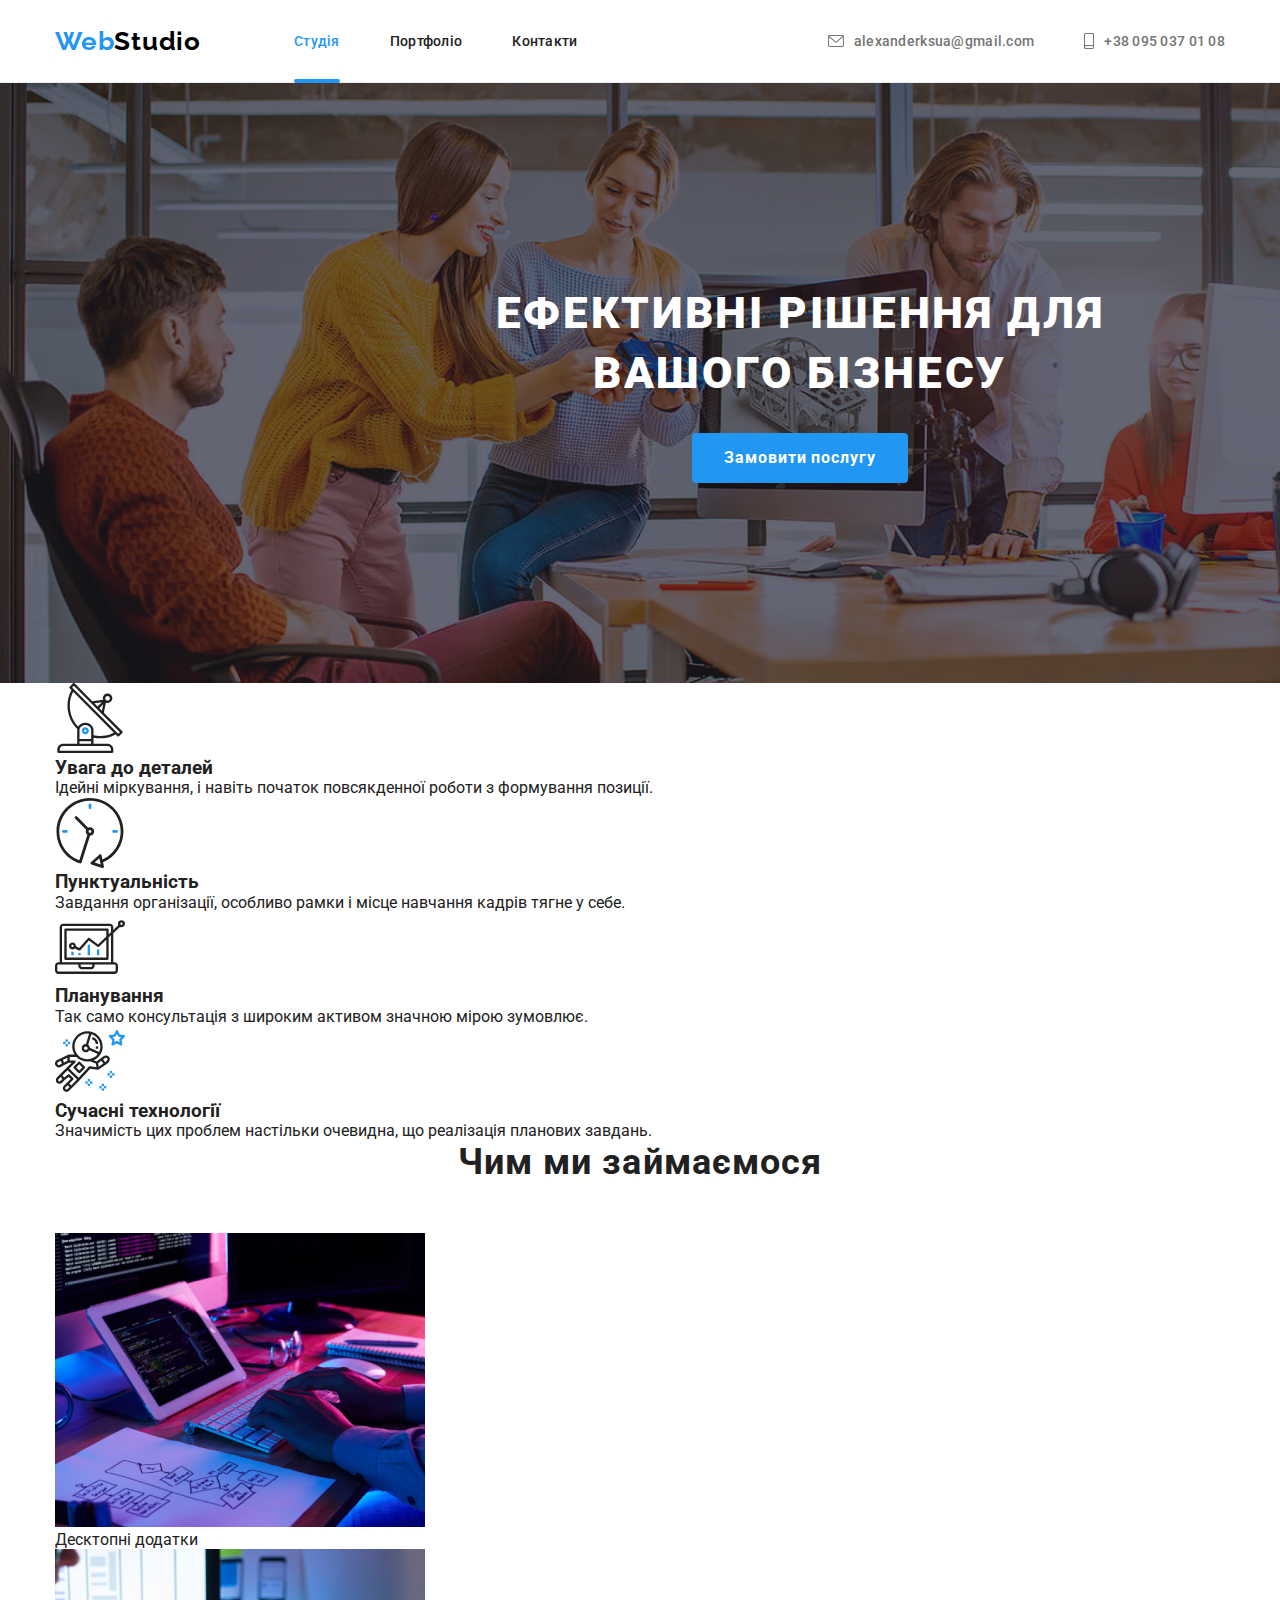
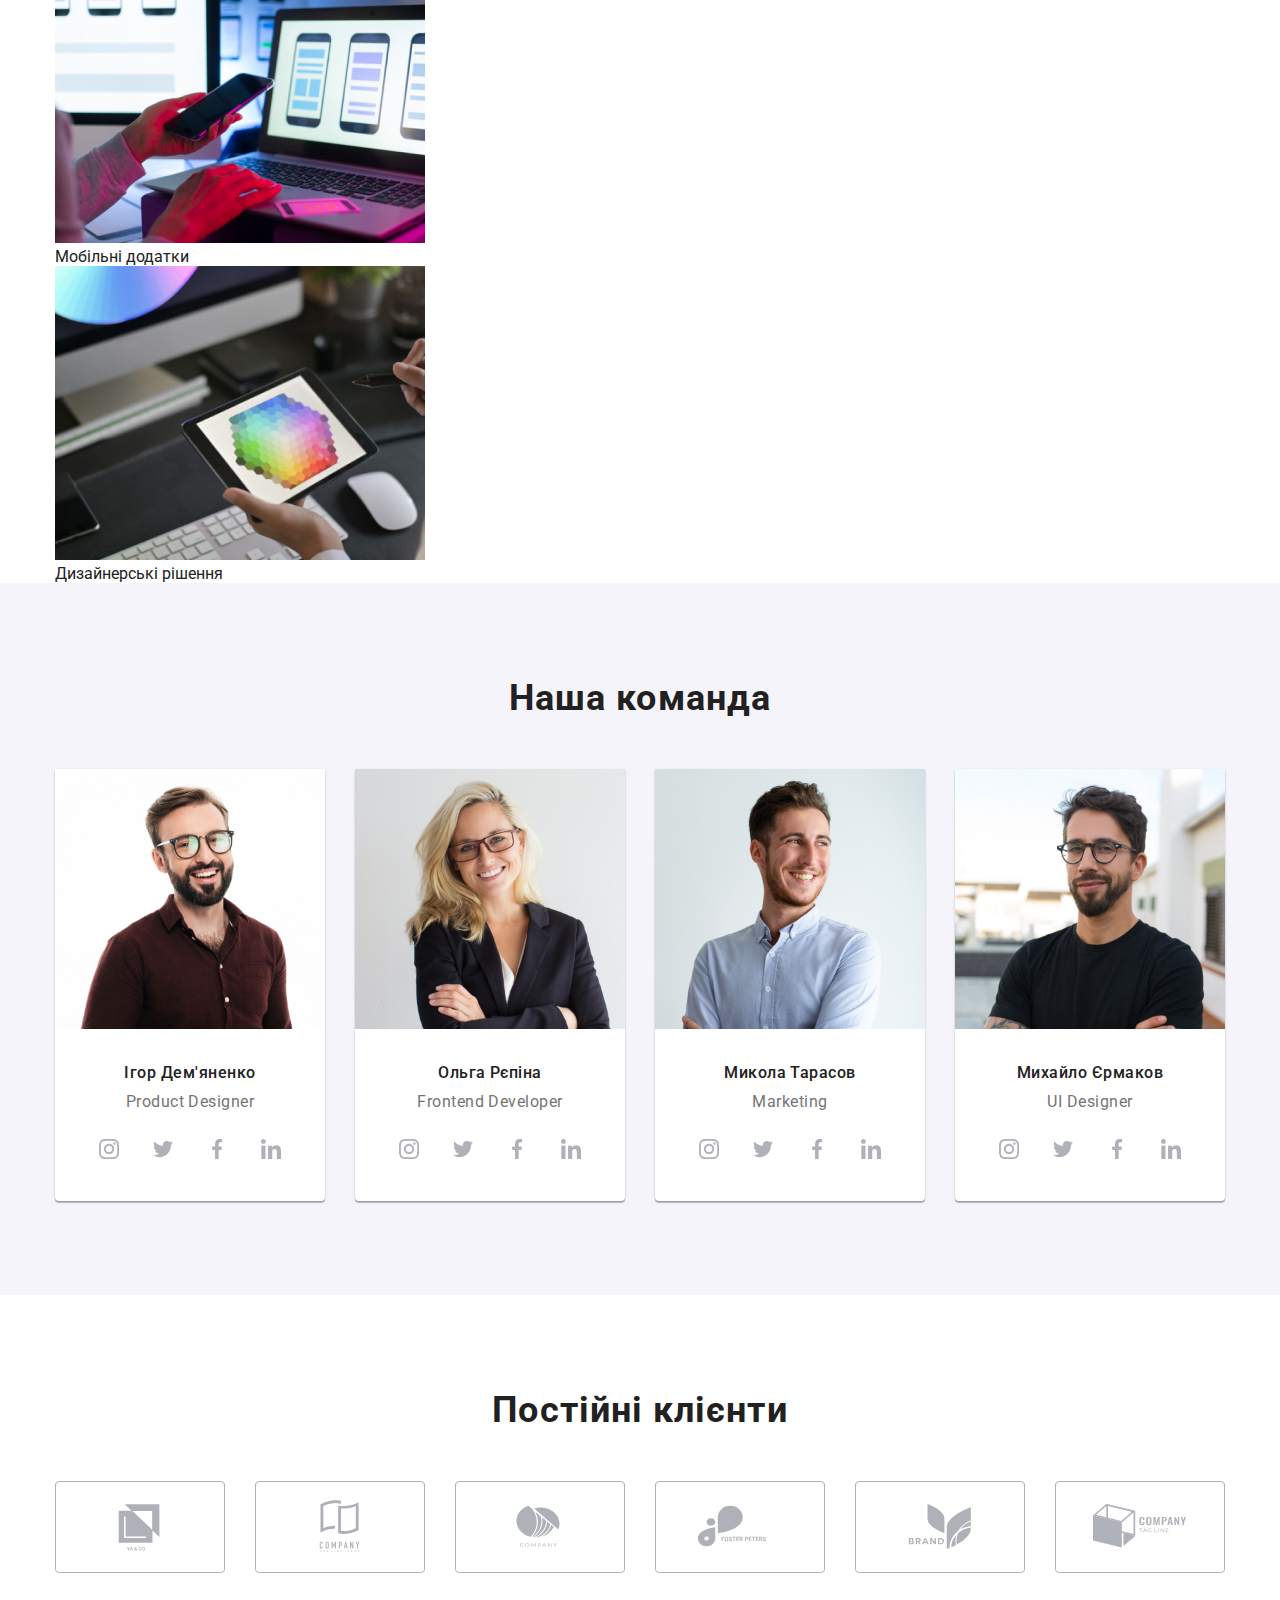
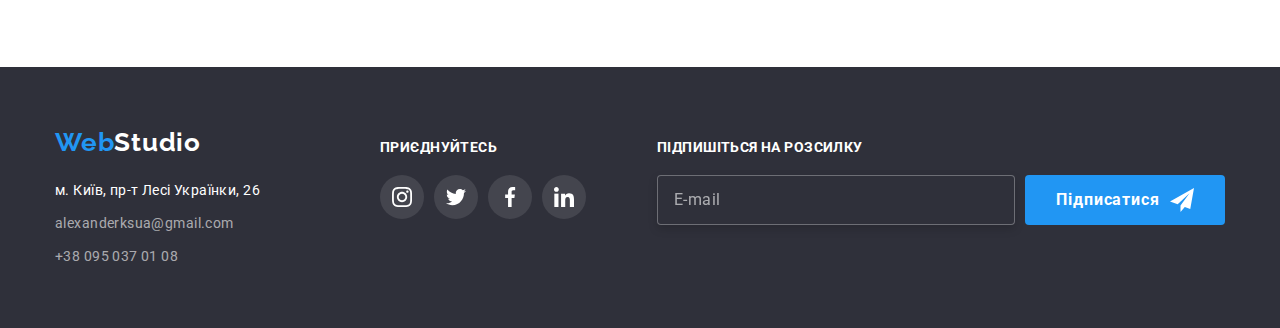
==== commit 01c10e18: "+" ====
--- a/index.html
+++ b/index.html
@@ -16,6 +16,7 @@
   <link rel="stylesheet"
     href="https://cdnjs.cloudflare.com/ajax/libs/modern-normalize/1.1.0/modern-normalize.min.css" />
   <!-- Стили Проекта -->
+  <link rel="stylesheet" href="./css/main.min.css">
   <link rel="stylesheet" href="./css/styles.css">
 </head>
 
@@ -83,7 +84,7 @@
           <button class="btn-hero" type="button" data-modal-open>Замовити послугу</button>
         </div>
       </div>
-
+      <!-- Модульное окно - Форма заказа услуги -->
       <div class="backdrop is-hidden" data-modal>
         <div class="modal">
           <button class="close" type="button" data-modal-close>
@@ -137,9 +138,10 @@
                 <use href="./images/icons.svg#icon-check-box-checked"></use>
               </svg>
               <label for="policy" class="checkbox-policy-text">
-                Погоджуюся з розсилкою та приймаю <a
-                  href="https://wiki.legalaid.gov.ua/index.php/%D0%94%D0%BE%D0%B3%D0%BE%D0%B2%D1%96%D1%80_%D0%BA%D1%83%D0%BF%D1%96%D0%B2%D0%BB%D1%96_%E2%80%93_%D0%BF%D1%80%D0%BE%D0%B4%D0%B0%D0%B6%D1%83"
-                  target="_blank" rel="nofollow noopener noreferrer">Умови договору</a>
+                Погоджуюся з розсилкою та приймаю
+                <a href="https://wiki.legalaid.gov.ua/" target="_blank" rel="nofollow noopener noreferrer">
+                  Умови договору
+                </a>
               </label>
             </div>
 
@@ -158,54 +160,54 @@
 
         <h2 class="visually-hidden">Качества Студии</h2>
 
-        <ul class="list qualites-list">
-
-          <li class="item qualites-item">
-            <div class="qualites-item-icon">
-              <svg class="qualites-icon" width="70" height="70">
+        <ul class="list qualites__list">
+
+          <li class="item qualites__item">
+            <div class="qualites__item--icon">
+              <svg class="qualites__icon" width="70" height="70">
                 <use href="./images/icons.svg#icon-antenna"></use>
               </svg>
             </div>
-            <h3 class="qualites-item-title">Увага до деталей</h3>
-            <p class="qualites-item-paragraf">
+            <h3 class="qualites__item--title">Увага до деталей</h3>
+            <p class="qualites__item--paragraf">
               Ідейні міркування, і навіть початок повсякденної роботи з
               формування позиції.
             </p>
           </li>
 
-          <li class="item qualites-item">
-            <div class="qualites-item-icon">
-              <svg class="qualites-icon" width="70" height="70">
+          <li class="item qualites__item">
+            <div class="qualites__item--icon">
+              <svg class="qualites__icon" width="70" height="70">
                 <use href="./images/icons.svg#icon-clock"></use>
               </svg>
             </div>
-            <h3 class="qualites-item-title">Пунктуальність</h3>
-            <p class="qualites-item-paragraf">
+            <h3 class="qualites__item--title">Пунктуальність</h3>
+            <p class="qualites__item--paragraf">
               Завдання організації, особливо рамки і місце навчання кадрів
               тягне у себе.
             </p>
           </li>
 
-          <li class="item qualites-item">
-            <div class="qualites-item-icon">
-              <svg class="qualites-icon" width="70" height="70">
+          <li class="item qualites__item">
+            <div class="qualites__item--icon">
+              <svg class="qualites__icon" width="70" height="70">
                 <use href="./images/icons.svg#icon-diagram"></use>
               </svg>
             </div>
-            <h3 class="qualites-item-title">Планування</h3>
-            <p class="qualites-item-paragraf">
+            <h3 class="qualites__item--title">Планування</h3>
+            <p class="qualites__item--paragraf">
               Так само консультація з широким активом значною мірою зумовлює.
             </p>
           </li>
 
-          <li class="item qualites-item">
-            <div class="qualites-item-icon">
-              <svg class="qualites-icon" width="70" height="70">
+          <li class="item qualites__item">
+            <div class="qualites__item--icon">
+              <svg class="qualites__icon" width="70" height="70">
                 <use href="./images/icons.svg#icon-astronaut"></use>
               </svg>
             </div>
-            <h3 class="qualites-item-title">Сучасні технології</h3>
-            <p class="qualites-item-paragraf">
+            <h3 class="qualites__item--title">Сучасні технології</h3>
+            <p class="qualites__item--paragraf">
               Значимість цих проблем настільки очевидна, що реалізація
               планових завдань.
             </p>
@@ -215,30 +217,30 @@
 
     </section>
 
-    <!-- Секция описания видов деятельность Студии-->
+    <!-- Секция описания видов деятельности Студии-->
     <section class="features">
       <div class="container">
-        <h2 class="features-title">Чим ми займаємося</h2>
+        <h2 class="features__title">Чим ми займаємося</h2>
         <!-- Блок оборачивания div  для стилизации в будущем -->
-        <ul class="list features-list">
-          <li class="item features-item">
+        <ul class="list features__list">
+          <li class="item features__item">
             <img src="./images/img_1_370x294.jpg"
               alt="ПК, планшет, клавіатура, блокнот, миша, монітор, карандаш, окуляри" width="370">
-            <div class="over-text">
+            <div class="features__text-over">
               <p>Десктопні додатки</p>
             </div>
           </li>
-          <li class="item features-item">
+          <li class="item features__item">
             <img src="./images/img_2_370x294.jpg"
               alt="Смартфон, ноутбук, монітор, шаблони візуального вигляду застосунків" width="370">
-            <div class="over-text">
+            <div class="features__text-over">
               <p>Мобільні додатки</p>
             </div>
           </li>
-          <li class="item features-item">
+          <li class="item features__item">
             <img src="./images/img_3_370x294.jpg" alt="планшет, палітра кольорів, клавіатура, миша, мак про"
               width="370">
-            <div class="over-text">
+            <div class="features__text-over">
               <p>Дизайнерські рішення</p>
             </div>
           </li>
@@ -438,54 +440,54 @@
         </ul>
       </div>
     </section>
-
+    <!-- Секция Логотипов Постоянных Клиентов-->
     <section class="clients">
       <div class="container">
-        <h2 class="clients-title">Постійні клієнти</h2>
-        <ul class="list clients-list">
-          <li class="item clients-item">
-            <a class="link clients-link" href="https://www.www.com" target="_blank" rel="noopener nofollow noreferrer">
-              <svg class="clients-icons" width="106" height="60">
+        <h2 class="clients__title">Постійні клієнти</h2>
+        <ul class="list clients__list">
+          <li class="item clients__item">
+            <a class="link clients__link" href="https://www.www.com" target="_blank" rel="noopener nofollow noreferrer">
+              <svg class="clients__icons" width="106" height="60">
                 <use href="./images/icons.svg#icon-group1"></use>
               </svg>
             </a>
           </li>
 
-          <li class="item clients-item">
-            <a class="link clients-link" href="https://www.www.com" target="_blank" rel="noopener nofollow noreferrer">
-              <svg class="clients-icons" width="106" height="60">
+          <li class="item clients__item">
+            <a class="link clients__link" href="https://www.www.com" target="_blank" rel="noopener nofollow noreferrer">
+              <svg class="clients__icons" width="106" height="60">
                 <use href="./images/icons.svg#icon-group2"></use>
               </svg>
             </a>
           </li>
 
-          <li class="item clients-item">
-            <a class="link clients-link" href="https://www.www.com" target="_blank" rel="noopener nofollow noreferrer">
-              <svg class="clients-icons" width="106" height="60">
+          <li class="item clients__item">
+            <a class="link clients__link" href="https://www.www.com" target="_blank" rel="noopener nofollow noreferrer">
+              <svg class="clients__icons" width="106" height="60">
                 <use href="./images/icons.svg#icon-group3"></use>
               </svg>
             </a>
           </li>
 
-          <li class="item clients-item">
-            <a class="link clients-link" href="https://www.www.com" target="_blank" rel="noopener nofollow noreferrer">
-              <svg class="clients-icons" width="106" height="60">
+          <li class="item clients__item">
+            <a class="link clients__link" href="https://www.www.com" target="_blank" rel="noopener nofollow noreferrer">
+              <svg class="clients__icons" width="106" height="60">
                 <use href="./images/icons.svg#icon-group4"></use>
               </svg>
             </a>
           </li>
 
-          <li class="item clients-item">
-            <a class="link clients-link" href="https://www.www.com" target="_blank" rel="noopener nofollow noreferrer">
-              <svg class="clients-icons" width="106" height="60">
+          <li class="item clients__item">
+            <a class="link clients__link" href="https://www.www.com" target="_blank" rel="noopener nofollow noreferrer">
+              <svg class="clients__icons" width="106" height="60">
                 <use href="./images/icons.svg#icon-group5"></use>
               </svg>
             </a>
           </li>
 
-          <li class="item clients-item">
-            <a class="link clients-link" href="https://www.www.com" target="_blank" rel="noopener nofollow noreferrer">
-              <svg class="clients-icons" width="106" height="60">
+          <li class="item clients__item">
+            <a class="link clients__link" href="https://www.www.com" target="_blank" rel="noopener nofollow noreferrer">
+              <svg class="clients__icons" width="106" height="60">
                 <use href="./images/icons.svg#icon-group6"></use>
               </svg>
             </a>
@@ -522,7 +524,7 @@
             </li>
           </ul>
         </address>
-
+        <!-- Социальные сети в Футере -->
         <div class="footer-social">
           <h3 class="footer-social-title">Приєднуйтесь</h3>
           <ul class="list footer-social-list">
@@ -560,7 +562,7 @@
             </li>
           </ul>
         </div>
-
+        <!-- Мини форма отправки электронной почты в Футере -->
         <form class="footer-form" autocomplete="off" novalidate>
           <label for="email" class="footer-form-title">Підпишіться на розсилку</label>
           <div class="footer-submit-form">
@@ -577,6 +579,7 @@
       </div>
     </div>
   </footer>
+  <!-- Скрипт для формы модалного окна -->
   <script src="./js/modal.js"></script>
 </body>
 
--- a/css/main.min.css
+++ b/css/main.min.css
@@ -0,0 +1 @@
+html{-webkit-box-sizing:border-box;box-sizing:border-box}*,*::before,*::after{-webkit-box-sizing:inherit;box-sizing:inherit}h1,h2,h3,p,ul{padding:0;margin:0}.list{list-style-type:none}.qualites{background-color:var(--light-white)}.features{background-color:var(--light-white)}.features__title{font-weight:700;font-size:36px;line-height:1.1666666667;text-align:center;letter-spacing:.03em;color:var(--dark-gray);margin-bottom:50px}.clients{background-color:var(--light-white)}.clients__title{font-weight:700;font-size:36px;line-height:1.1666666667;text-align:center;letter-spacing:.03em;color:var(--dark-gray);margin-bottom:50px}.clients{border-color:var(--white-bkgr);padding-top:94px;padding-bottom:94px;-webkit-transition:border-color var(--transition-timing) cubic-bezier(0.4, 0, 0.2, 1);transition:border-color var(--transition-timing) cubic-bezier(0.4, 0, 0.2, 1)}.clients__list{display:-webkit-box;display:-ms-flexbox;display:flex;-webkit-box-pack:center;-ms-flex-pack:center;justify-content:center;gap:30px}.clients__item{-ms-flex-preferred-size:calc((100% - 150px)/6);flex-basis:calc((100% - 150px)/6)}.clients__link{display:-webkit-box;display:-ms-flexbox;display:flex;cursor:pointer;height:92px;border:1px solid var(--clients-icons-light-gray);border-radius:4px;-webkit-box-align:center;-ms-flex-align:center;align-items:center;-webkit-box-pack:center;-ms-flex-pack:center;justify-content:center;-webkit-transition:border var(--transition-timing) cubic-bezier(0.4, 0, 0.2, 1);transition:border var(--transition-timing) cubic-bezier(0.4, 0, 0.2, 1)}.clients__icons{display:-webkit-box;display:-ms-flexbox;display:flex;-webkit-box-pack:center;-ms-flex-pack:center;justify-content:center;fill:var(--clients-icons-light-gray);-webkit-transition:fill var(--transition-timing) cubic-bezier(0.4, 0, 0.2, 1);transition:fill var(--transition-timing) cubic-bezier(0.4, 0, 0.2, 1)}.clients__link:hover,.clients__link:focus{border-color:var(--blue)}.clients__link:hover .clients__icons,.clients__link:focus .clients__icons{fill:var(--blue)}/*# sourceMappingURL=main.min.css.map */--- a/css/styles.css
+++ b/css/styles.css
@@ -53,9 +53,6 @@
       font-family: 'Roboto', 'Sans Serif';
 }
 
-.qualites,
-.features,
-.clients,
 .main-portfolio {
       background-color: var(--light-white);
 }
@@ -560,120 +557,11 @@
       z-index: 1;
 }
 
-/* ========================================================================== */
-/* QUALITES */
-.qualites {
-      padding-top: 94px;
-      padding-bottom: 94px;
-}
-
-.qualites-icon {
-      display: block;
-}
-
-.qualites-item-icon {
-      display: flex;
-
-      height: 120px;
-      justify-content: center;
-      align-items: center;
-      margin-bottom: 30px;
-      background: var(--ligth-gray-bkgr-team);
-
-      border-radius: 4px;
-}
-
-.qualites-list {
-      display: flex;
-      justify-content: center;
-      gap: 30px;
-}
-
-/*.team-list>.item:not(:last-child)  */
-.qualites-item {
-
-      flex-basis: calc((100% - 90px)/4);
-}
-
-.qualites-list h3 {
-      font-weight: 700;
-      font-size: 14px;
-      line-height: calc(16/14);
-      letter-spacing: 0.03em;
-      text-transform: uppercase;
-
-      color: var(--dark-gray);
-      margin-bottom: 10px;
-}
-
-.qualites-list p {
-      font-weight: 400;
-      font-size: 14px;
-      line-height: calc(24/14);
-      letter-spacing: 0.03em;
-
-      color: var(--light-gray);
-}
-
-/* FEATURES */
-.features {
-      position: relative;
-      z-index: -1;
-      padding-bottom: 94px;
-}
-
-.features-item {
-      position: relative;
-      flex-basis: calc((100% - 60px)/3);
-}
-
-.over-text {
-      position: absolute;
-      display: flex;
-      left: 0;
-      width: 100%;
-      height: 70px;
-      bottom: 0;
-      justify-content: center;
-      align-items: center;
-      /* padding-top: 27px;
-      padding-bottom: 27px;
-      padding-left: 0.5em;
-      padding-right: 0.5em; */
-      text-align: center;
-
-      background: rgba(47 48 58 / .8);
-      mix-blend-mode: normal;
-}
-
-.over-text p {
-      display: block;
-      font-weight: 700;
-      font-size: 14px;
-      line-height: calc(16 / 14);
-      text-align: center;
-      letter-spacing: 0.03em;
-      text-transform: uppercase;
-      color: var(--light-white);
-}
-
-.features-list img,
-.team-list img {
-      display: block;
-}
-
-.features-list {
-      display: flex;
-      position: relative;
-      justify-content: center;
-      gap: 30px;
-      background: var(--white-bkgr);
-      z-index: -1;
-}
-
-.features-title,
-.team-title,
-.clients-title {
+
+
+
+
+.team-title {
       font-weight: 700;
       font-size: 36px;
       line-height: calc(42/36);
@@ -738,56 +626,8 @@
       margin-bottom: 16px;
 }
 
-/* clients */
-.clients {
-      border-color: var(--white-bkgr);
-      padding-top: 94px;
-      padding-bottom: 94px;
-      /*  Задаём значения перехода  */
-      transition: border-color var(--transition-timing) cubic-bezier(0.4, 0, 0.2, 1);
-}
-
-.clients-list {
-      display: flex;
-      justify-content: center;
-      gap: 30px;
-}
-
-.clients-item {
-
-      flex-basis: calc((100% - 150px)/6);
-}
-
-.clients-link {
-      display: flex;
-      cursor: pointer;
-      height: 92px;
-      border: 1px solid var(--clients-icons-light-gray);
-      border-radius: 4px;
-      align-items: center;
-      justify-content: center;
-      /*  Задаём значения перехода  */
-      transition: border var(--transition-timing) cubic-bezier(0.4, 0, 0.2, 1);
-
-}
-
-.clients-icons {
-      display: flex;
-      justify-content: center;
-      fill: var(--clients-icons-light-gray);
-      /*  Задаём значения перехода  */
-      transition: fill var(--transition-timing) cubic-bezier(0.4, 0, 0.2, 1);
-}
-
-.clients-link:hover,
-.clients-link:focus {
-      border-color: var(--blue);
-}
-
-.clients-link:hover .clients-icons,
-.clients-link:focus .clients-icons {
-      fill: var(--blue);
-}
+
+
 
 /* PORTFOLIO main */
 .main-portfolio {
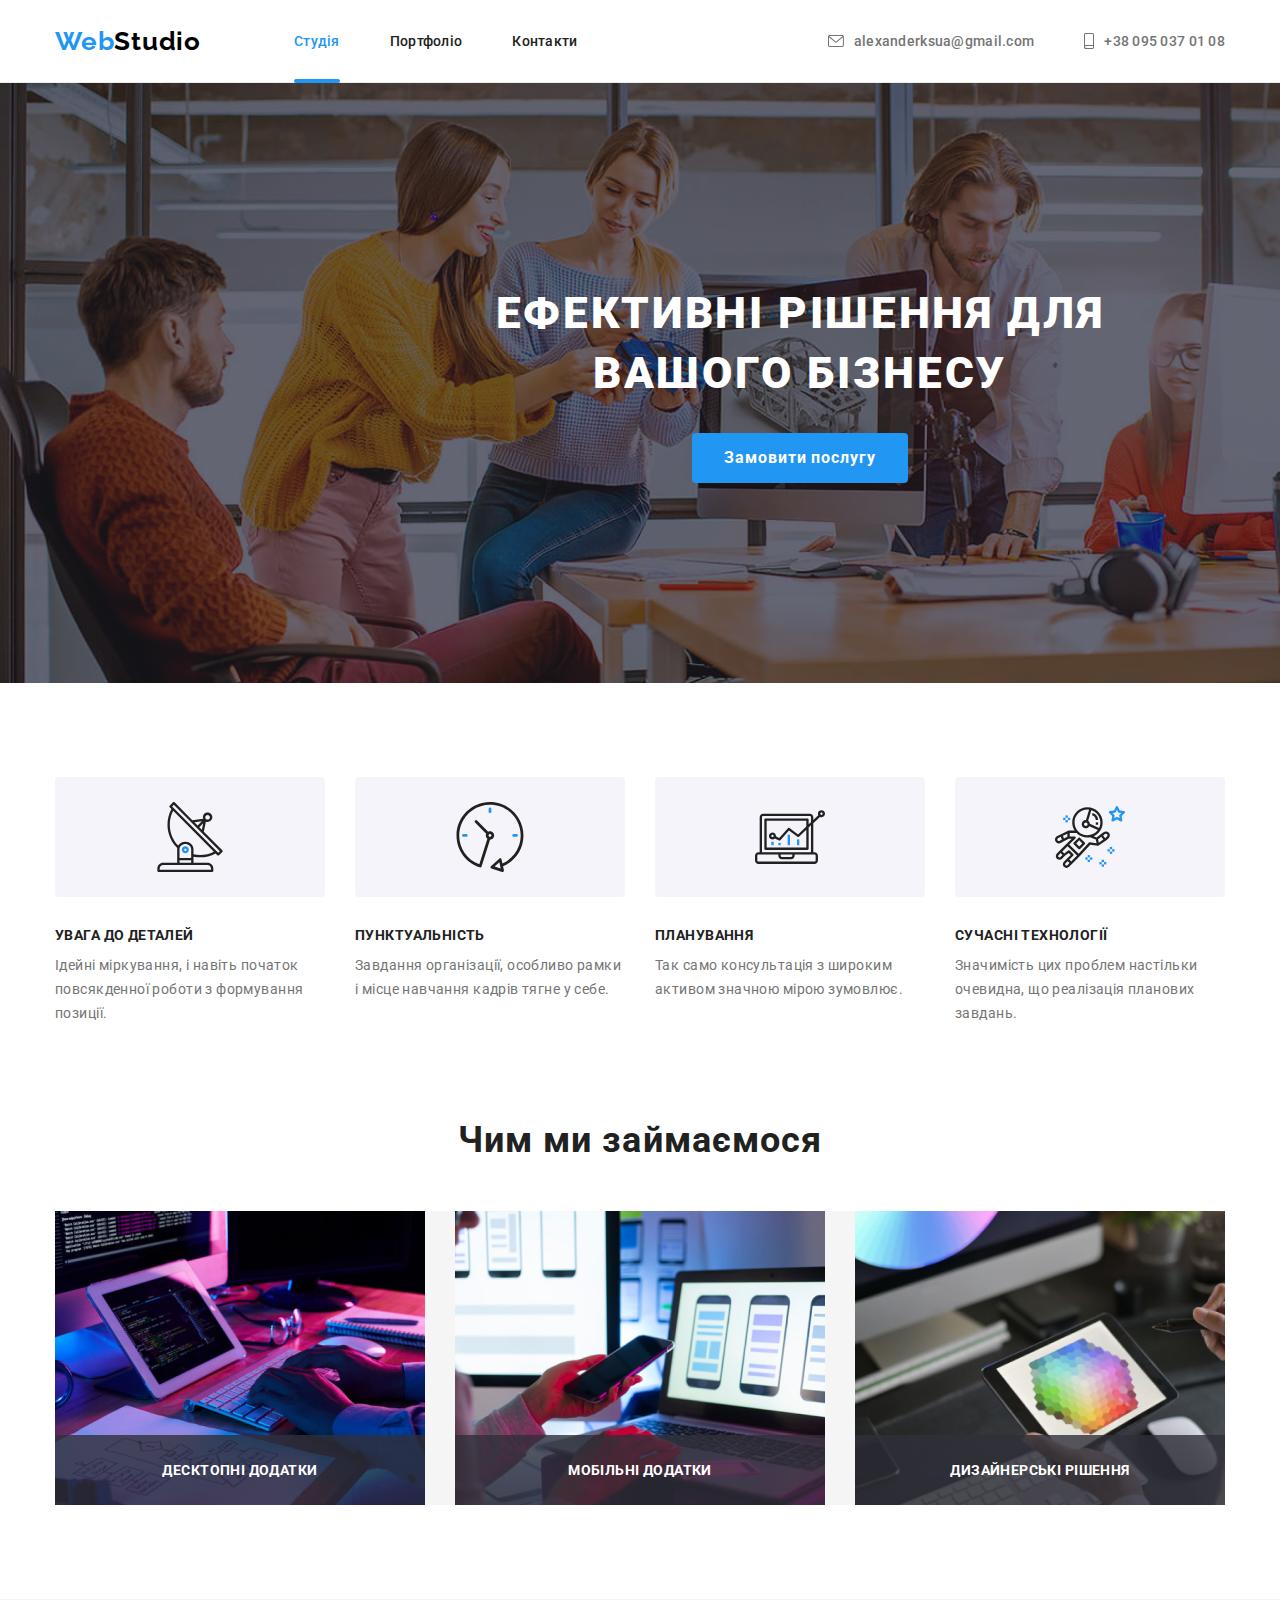
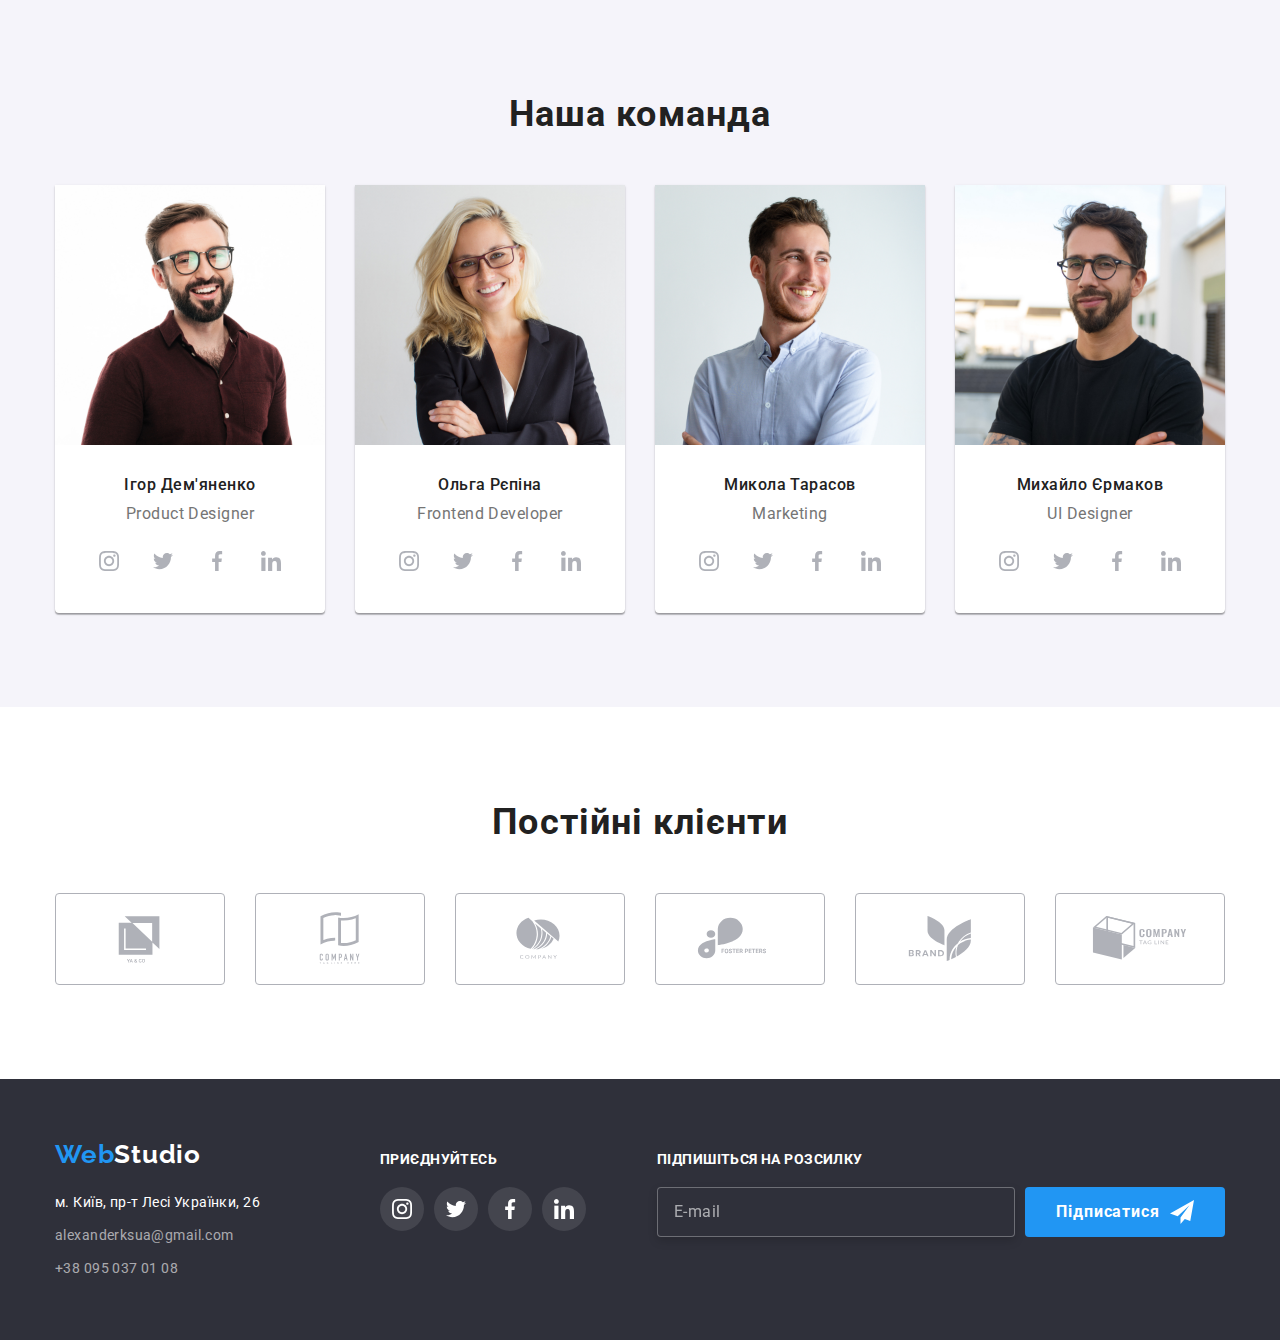
==== commit 668b9b80: "BEM&SASS" ====
--- a/index.html
+++ b/index.html
@@ -16,7 +16,9 @@
   <link rel="stylesheet"
     href="https://cdnjs.cloudflare.com/ajax/libs/modern-normalize/1.1.0/modern-normalize.min.css" />
   <!-- Стили Проекта -->
+  <!-- Стили Секций на странице index.html по технологиям BEM/SASS: qualites features clients -->
   <link rel="stylesheet" href="./css/main.min.css">
+  <!-- Стили всех остальных элементов по технологии CSS -->
   <link rel="stylesheet" href="./css/styles.css">
 </head>
 
@@ -224,24 +226,24 @@
         <!-- Блок оборачивания div  для стилизации в будущем -->
         <ul class="list features__list">
           <li class="item features__item">
-            <img src="./images/img_1_370x294.jpg"
+            <img class="features__list--img" src="./images/img_1_370x294.jpg"
               alt="ПК, планшет, клавіатура, блокнот, миша, монітор, карандаш, окуляри" width="370">
             <div class="features__text-over">
-              <p>Десктопні додатки</p>
+              <p class="features__text-over--paragraf">Десктопні додатки</p>
             </div>
           </li>
           <li class="item features__item">
-            <img src="./images/img_2_370x294.jpg"
+            <img class="features__list--img" src="./images/img_2_370x294.jpg"
               alt="Смартфон, ноутбук, монітор, шаблони візуального вигляду застосунків" width="370">
             <div class="features__text-over">
-              <p>Мобільні додатки</p>
+              <p class="features__text-over--paragraf">Мобільні додатки</p>
             </div>
           </li>
           <li class="item features__item">
-            <img src="./images/img_3_370x294.jpg" alt="планшет, палітра кольорів, клавіатура, миша, мак про"
-              width="370">
+            <img class="features__list--img" src="./images/img_3_370x294.jpg"
+              alt="планшет, палітра кольорів, клавіатура, миша, мак про" width="370">
             <div class="features__text-over">
-              <p>Дизайнерські рішення</p>
+              <p class="features__text-over--paragraf">Дизайнерські рішення</p>
             </div>
           </li>
         </ul>
--- a/css/main.min.css
+++ b/css/main.min.css
@@ -1 +1 @@
-html{-webkit-box-sizing:border-box;box-sizing:border-box}*,*::before,*::after{-webkit-box-sizing:inherit;box-sizing:inherit}h1,h2,h3,p,ul{padding:0;margin:0}.list{list-style-type:none}.qualites{background-color:var(--light-white)}.features{background-color:var(--light-white)}.features__title{font-weight:700;font-size:36px;line-height:1.1666666667;text-align:center;letter-spacing:.03em;color:var(--dark-gray);margin-bottom:50px}.clients{background-color:var(--light-white)}.clients__title{font-weight:700;font-size:36px;line-height:1.1666666667;text-align:center;letter-spacing:.03em;color:var(--dark-gray);margin-bottom:50px}.clients{border-color:var(--white-bkgr);padding-top:94px;padding-bottom:94px;-webkit-transition:border-color var(--transition-timing) cubic-bezier(0.4, 0, 0.2, 1);transition:border-color var(--transition-timing) cubic-bezier(0.4, 0, 0.2, 1)}.clients__list{display:-webkit-box;display:-ms-flexbox;display:flex;-webkit-box-pack:center;-ms-flex-pack:center;justify-content:center;gap:30px}.clients__item{-ms-flex-preferred-size:calc((100% - 150px)/6);flex-basis:calc((100% - 150px)/6)}.clients__link{display:-webkit-box;display:-ms-flexbox;display:flex;cursor:pointer;height:92px;border:1px solid var(--clients-icons-light-gray);border-radius:4px;-webkit-box-align:center;-ms-flex-align:center;align-items:center;-webkit-box-pack:center;-ms-flex-pack:center;justify-content:center;-webkit-transition:border var(--transition-timing) cubic-bezier(0.4, 0, 0.2, 1);transition:border var(--transition-timing) cubic-bezier(0.4, 0, 0.2, 1)}.clients__icons{display:-webkit-box;display:-ms-flexbox;display:flex;-webkit-box-pack:center;-ms-flex-pack:center;justify-content:center;fill:var(--clients-icons-light-gray);-webkit-transition:fill var(--transition-timing) cubic-bezier(0.4, 0, 0.2, 1);transition:fill var(--transition-timing) cubic-bezier(0.4, 0, 0.2, 1)}.clients__link:hover,.clients__link:focus{border-color:var(--blue)}.clients__link:hover .clients__icons,.clients__link:focus .clients__icons{fill:var(--blue)}/*# sourceMappingURL=main.min.css.map */+:root{--black: #000000;--dark-gray: #212121;--gray: #2f303a;--light-gray: #757575;--blue: #2196f3;--blue-btn-active: #188CE8;--light-white: #ffffff;--white-card-p: #eeeeee;--white-br-bottom: #ececec;--white-60: rgba(255 255 255 / 0.6);--white-bkgr: #f5f5f5;--ligth-gray-bkgr-team: #F5F4FA;--hero-bg: #C4C4C4;--hero-bg-overlay: rgba(47 48 58 / 0.4);--clients-icons-light-gray: #AFB1B8;--transition-timing: 250ms;--main-body-fonts: "Roboto", "Sans Serif";--clients-title-font: "Roboto", "Sans Serif";--qualites-item-title: "Roboto", "Sans Serif";--qualites-item-paragraf: "Roboto", "Sans Serif";--features-title: "Roboto", "Sans Serif";--feature-text-over-paragraf: "Roboto", "Sans Serif"}html{-webkit-box-sizing:border-box;box-sizing:border-box}body{background-color:var(--white-bkgr);color:var(--dark-gray);font-family:var(--main-body-fonts)}*,*::before,*::after{-webkit-box-sizing:inherit;box-sizing:inherit}h1,h2,h3,p,ul{padding:0;margin:0}.list{list-style-type:none}.qualites{padding-top:94px;padding-bottom:94px;background-color:var(--light-white)}.qualites__icon{display:block}.qualites__item--icon{display:-webkit-box;display:-ms-flexbox;display:flex;height:120px;-webkit-box-pack:center;-ms-flex-pack:center;justify-content:center;-webkit-box-align:center;-ms-flex-align:center;align-items:center;margin-bottom:30px;background:var(--ligth-gray-bkgr-team);border-radius:4px}.qualites__list{display:-webkit-box;display:-ms-flexbox;display:flex;-webkit-box-pack:center;-ms-flex-pack:center;justify-content:center;gap:30px}.qualites__item{-ms-flex-preferred-size:calc((100% - 90px)/4);flex-basis:calc((100% - 90px)/4)}.qualites__item--title{font-family:var(--qualites-item-title);font-weight:700;font-size:14px;line-height:1.1428571429;letter-spacing:.03em;text-transform:uppercase;color:var(--dark-gray);margin-bottom:10px}.qualites__item--paragraf{font-family:var(--qualites-item-paragraf);font-weight:400;font-size:14px;line-height:1.7142857143;letter-spacing:.03em;color:var(--light-gray)}.features{position:relative;z-index:-1;padding-bottom:94px;background-color:var(--light-white)}.features__item{position:relative;-ms-flex-preferred-size:calc((100% - 60px)/3);flex-basis:calc((100% - 60px)/3)}.features__title{font-family:var(--features-title);font-weight:700;font-size:36px;line-height:1.1666666667;text-align:center;letter-spacing:.03em;color:var(--dark-gray);margin-bottom:50px}.features__text-over{position:absolute;display:-webkit-box;display:-ms-flexbox;display:flex;left:0;width:100%;height:70px;bottom:0;-webkit-box-pack:center;-ms-flex-pack:center;justify-content:center;-webkit-box-align:center;-ms-flex-align:center;align-items:center;text-align:center;background:rgba(47,48,58,.8);mix-blend-mode:normal}.features__text-over--paragraf{display:block;font-family:var(--feature-text-over-paragraf);font-weight:700;font-size:14px;line-height:1.1428571429;text-align:center;letter-spacing:.03em;text-transform:uppercase;color:var(--light-white)}.features__list--img{display:block}.features__list{display:-webkit-box;display:-ms-flexbox;display:flex;position:relative;-webkit-box-pack:center;-ms-flex-pack:center;justify-content:center;gap:30px;background:var(--white-bkgr);z-index:-1}.clients{border-color:var(--white-bkgr);padding-top:94px;padding-bottom:94px;background-color:var(--light-white);-webkit-transition:border-color var(--transition-timing) cubic-bezier(0.4, 0, 0.2, 1);transition:border-color var(--transition-timing) cubic-bezier(0.4, 0, 0.2, 1)}.clients__title{font-family:var(--clients-title-font);font-weight:700;font-size:36px;line-height:1.1666666667;text-align:center;letter-spacing:.03em;color:var(--dark-gray);margin-bottom:50px}.clients__list{display:-webkit-box;display:-ms-flexbox;display:flex;-webkit-box-pack:center;-ms-flex-pack:center;justify-content:center;gap:30px}.clients__item{-ms-flex-preferred-size:calc((100% - 150px)/6);flex-basis:calc((100% - 150px)/6)}.clients__link{display:-webkit-box;display:-ms-flexbox;display:flex;cursor:pointer;height:92px;border:1px solid var(--clients-icons-light-gray);border-radius:4px;-webkit-box-align:center;-ms-flex-align:center;align-items:center;-webkit-box-pack:center;-ms-flex-pack:center;justify-content:center;-webkit-transition:border var(--transition-timing) cubic-bezier(0.4, 0, 0.2, 1);transition:border var(--transition-timing) cubic-bezier(0.4, 0, 0.2, 1)}.clients__link:hover{border-color:var(--blue)}.clients__link:focus{border-color:var(--blue)}.clients__icons{display:-webkit-box;display:-ms-flexbox;display:flex;-webkit-box-pack:center;-ms-flex-pack:center;justify-content:center;fill:var(--clients-icons-light-gray);-webkit-transition:fill var(--transition-timing) cubic-bezier(0.4, 0, 0.2, 1);transition:fill var(--transition-timing) cubic-bezier(0.4, 0, 0.2, 1)}.clients__link:hover .clients__icons{fill:var(--blue)}.clients__link:focus .clients__icons{fill:var(--blue)}/*# sourceMappingURL=main.min.css.map */--- a/css/styles.css
+++ b/css/styles.css
@@ -586,7 +586,9 @@
       justify-content: center;
       gap: 30px;
 }
-
+.team-list img{
+      display: block;
+}
 .team-card-text {
       padding: 30px 10px;
 
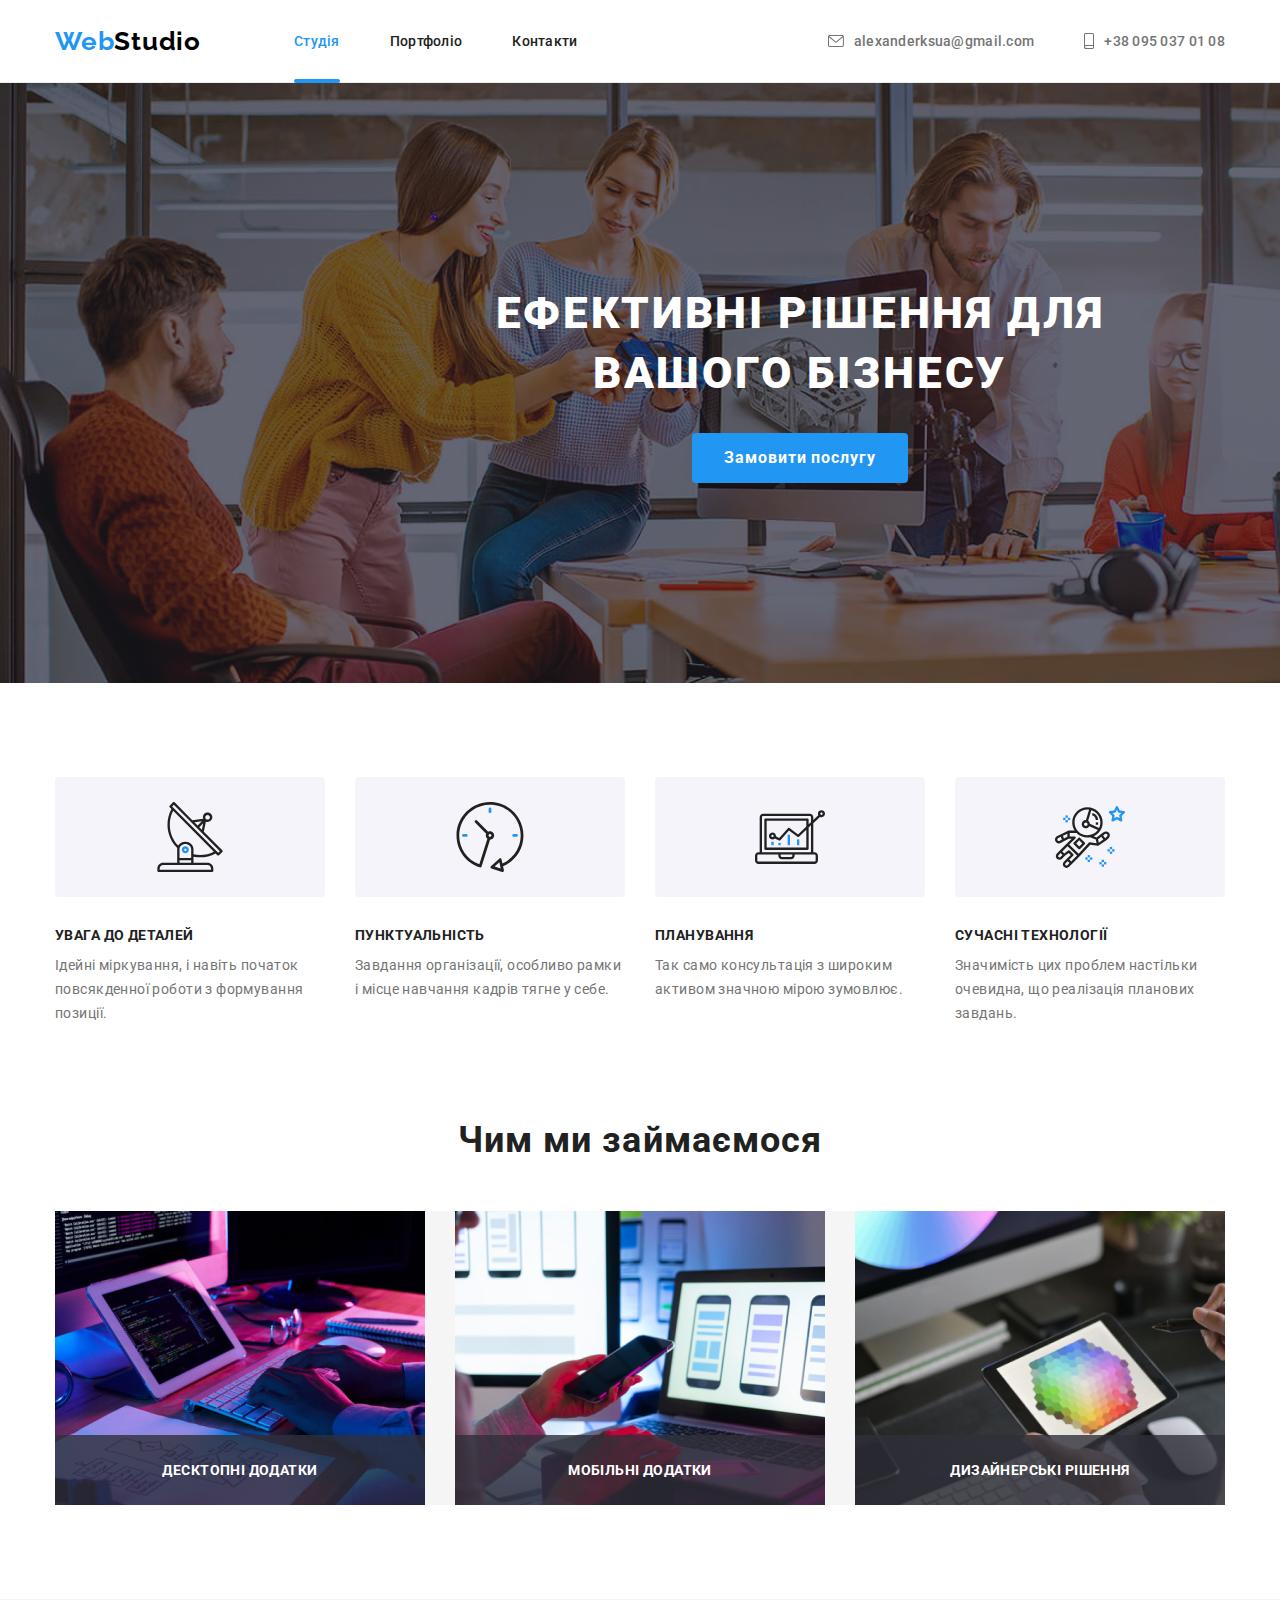
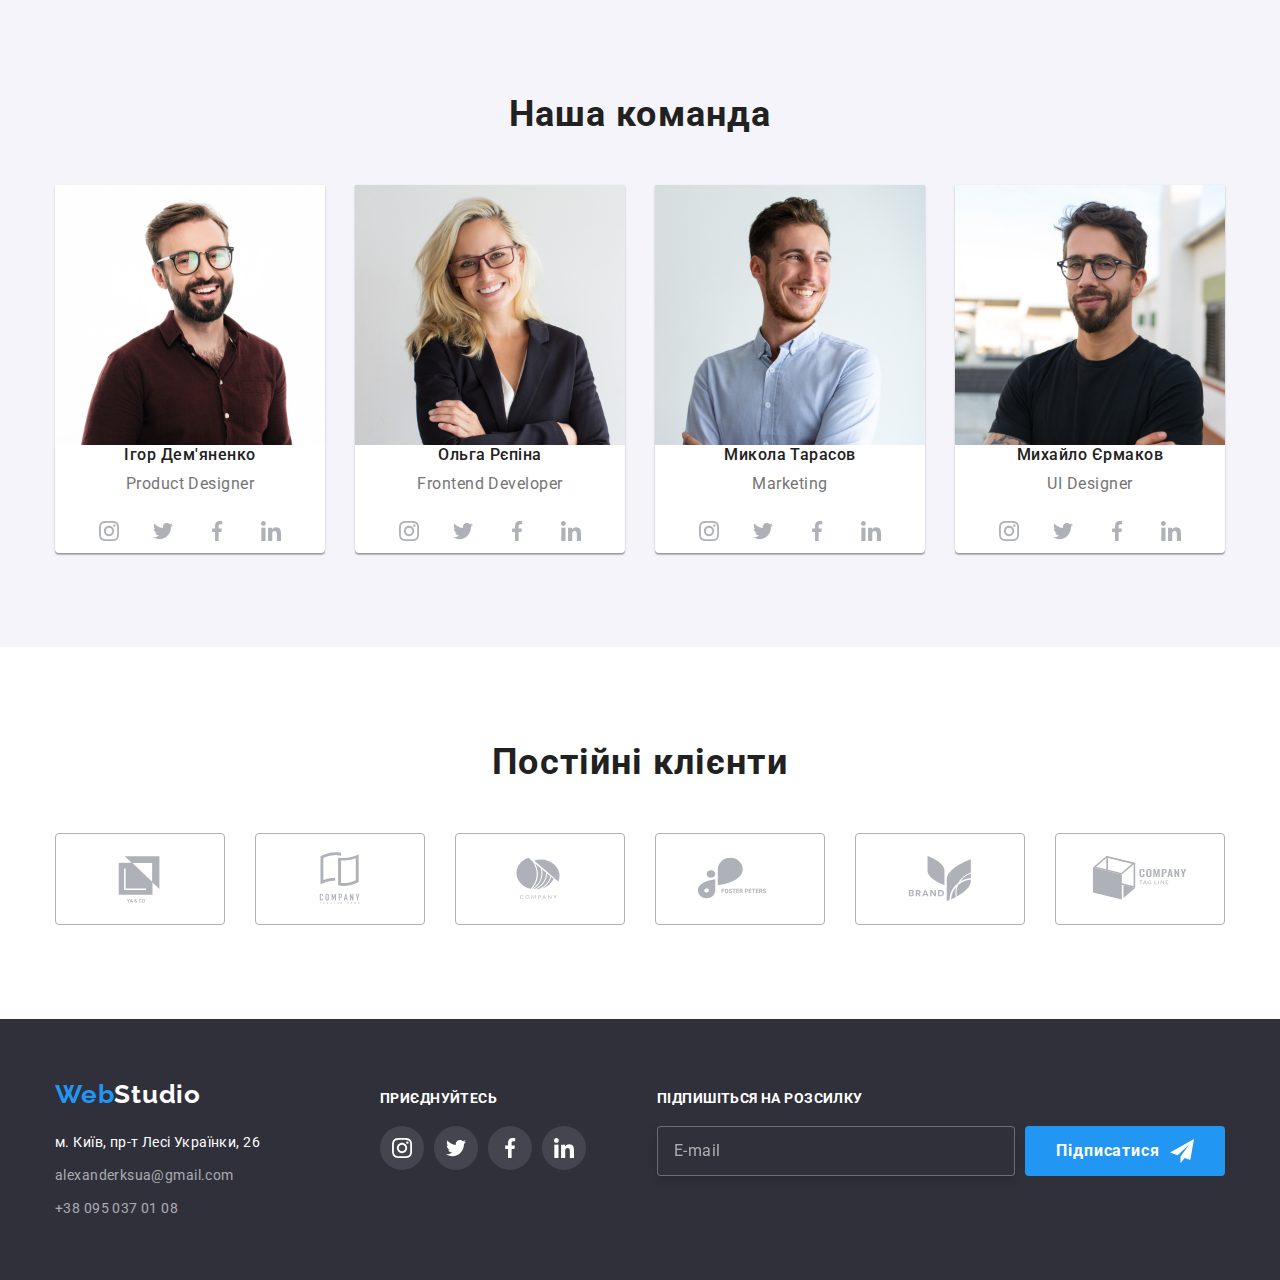
==== commit 445e4091: "Исправление ошибок" ====
--- a/index.html
+++ b/index.html
@@ -133,19 +133,20 @@
               <textarea name="comment" id="comment" cols="60" rows="7" placeholder="Введіть коментар"></textarea>
             </div>
 
-            <div class="checkbox-group">
-              <input type="checkbox" class="checkbox visually-hidden" name="policy" id="policy" value="agree" checked
-                required>
-              <svg width="16" height="15">
-                <use href="./images/icons.svg#icon-check-box-checked"></use>
-              </svg>
-              <label for="policy" class="checkbox-policy-text">
+            <!--CHECK BOX-->
+            <label for=policy class="checkbox-group">
+              <input type="checkbox" class="checkbox visually-hidden" name="policy" id="policy" value="agree" required>
+              <svg class="checkbox-icons" width="16" height="15">
+                <use class="icon-checked" href="./images/icons.svg#icon-check-box-checked"></use>
+                <use class="icon-empty" href="./images/icons.svg#icon-check-box-empty"></use>
+              </svg>
+              <span class="checkbox-policy-text">
                 Погоджуюся з розсилкою та приймаю
                 <a href="https://wiki.legalaid.gov.ua/" target="_blank" rel="nofollow noopener noreferrer">
                   Умови договору
                 </a>
-              </label>
-            </div>
+              </span>
+            </label>
 
             <div class="register-form-submit-btn">
               <button type="submit">Відправити</button>
--- a/css/styles.css
+++ b/css/styles.css
@@ -232,12 +232,13 @@
       background-position: center;
       width: 1600px;
       height: 600px;
+      padding: 200px 0;
       margin: 0 auto;
       background-size: cover;
 }
 
 .hero-group {
-      padding: 200px 0;
+      /* padding: 200px 0; */
       text-align: center;
 }
 
@@ -439,23 +440,20 @@
       display: flex;
       justify-content: center;
       align-items: center;
+      gap: 12px;
       margin-top: 20px;
 }
 
-.checkbox-group>input,
-.checkbox-group>label {
-      display: block;
-      padding: 0;
-      margin: 0;
-}
-
-.checkbox-group>label {
+.checkbox-policy-text {
       font-weight: 400;
       font-size: 14px;
       line-height: calc(24 / 14);
       letter-spacing: 0.03em;
       color: var(--light-gray);
-      padding-left: 7px;
+}
+
+.checkbox-policy-text {
+      user-select: none;
 }
 
 .checkbox-policy-text a {
@@ -464,7 +462,7 @@
 }
 
 /* ЗАМЕНА ЧекБокса */
-.checkbox-group>input {
+.checkbox {
       position: absolute;
       top: 50%;
       left: 12px;
@@ -474,30 +472,41 @@
       height: 15px;
 }
 
-.checkbox-group input+svg {
-      border: 2px solid var(--black);
-      border-radius: 2px;
-      background-color: var(--light-white);
-      fill: var(--light-white);
-      /*  Задаём значения перехода  */
-      transition-property: fill, background-color, border, box-shadow;
+/* .checkbox-group input+svg {
+
+/* Переход ЧекБокса */
+
+.icon-checked {
+      opacity: 0;
+      /* Задаём значения перехода  */
+}
+
+.checkbox:checked+.checkbox-icons .icon-checked {
+      opacity: 1;
+      fill: var(--blue);
+      transition-property: fill, border, box-shadow;
       transition-duration: var(--transition-timing);
       transition-timing-function: cubic-bezier(0.4, 0, 0.2, 1);
-      ;
-}
-
-/* Переход ЧекБокса */
-.checkbox-group input:checked+svg {
-      border: none;
+}
+
+.icon-empty {
+      opacity: 1;
+      transition-property: fill, border, box-shadow;
+      transition-duration: var(--transition-timing);
+      transition-timing-function: cubic-bezier(0.4, 0, 0.2, 1);
+}
+
+.checkbox:checked+.checkbox-icons .icon-empty {
+      opacity: 0;
+}
+
+/* Focus on Checkbox */
+.checkbox:focus+.checkbox-icons {
+      border-radius: 2px;
       fill: var(--blue);
-      background-color: var(--blue);
-}
-
-/* Focus on Checkbox */
-.checkbox-group .checkbox:focus+svg {
-      border-color: var(--blue);
       box-shadow: 0px 4px 4px rgba(0 0 0 / .15);
 }
+
 
 /* ========================================================= */
 /* register-form-submit-btn */
@@ -586,12 +595,9 @@
       justify-content: center;
       gap: 30px;
 }
-.team-list img{
-      display: block;
-}
-.team-card-text {
-      padding: 30px 10px;
-
+
+.team-list img {
+      display: block;
 }
 
 .team-item {
@@ -796,6 +802,7 @@
 
 .footer-group {
       display: flex;
+      align-items: baseline;
 }
 
 .footer-logo {
@@ -898,8 +905,7 @@
 
 .footer-social {
       display: block;
-      /* margin-right: 93px; */
-      padding-top: 12px;
+      /* padding-top: 12px; */
 }
 
 .footer-social-title {
@@ -951,7 +957,7 @@
 .footer-form {
       display: block;
       margin-left: auto;
-      padding-top: 12px;
+      /* padding-top: 12px; */
 }
 
 .footer-submit-form {
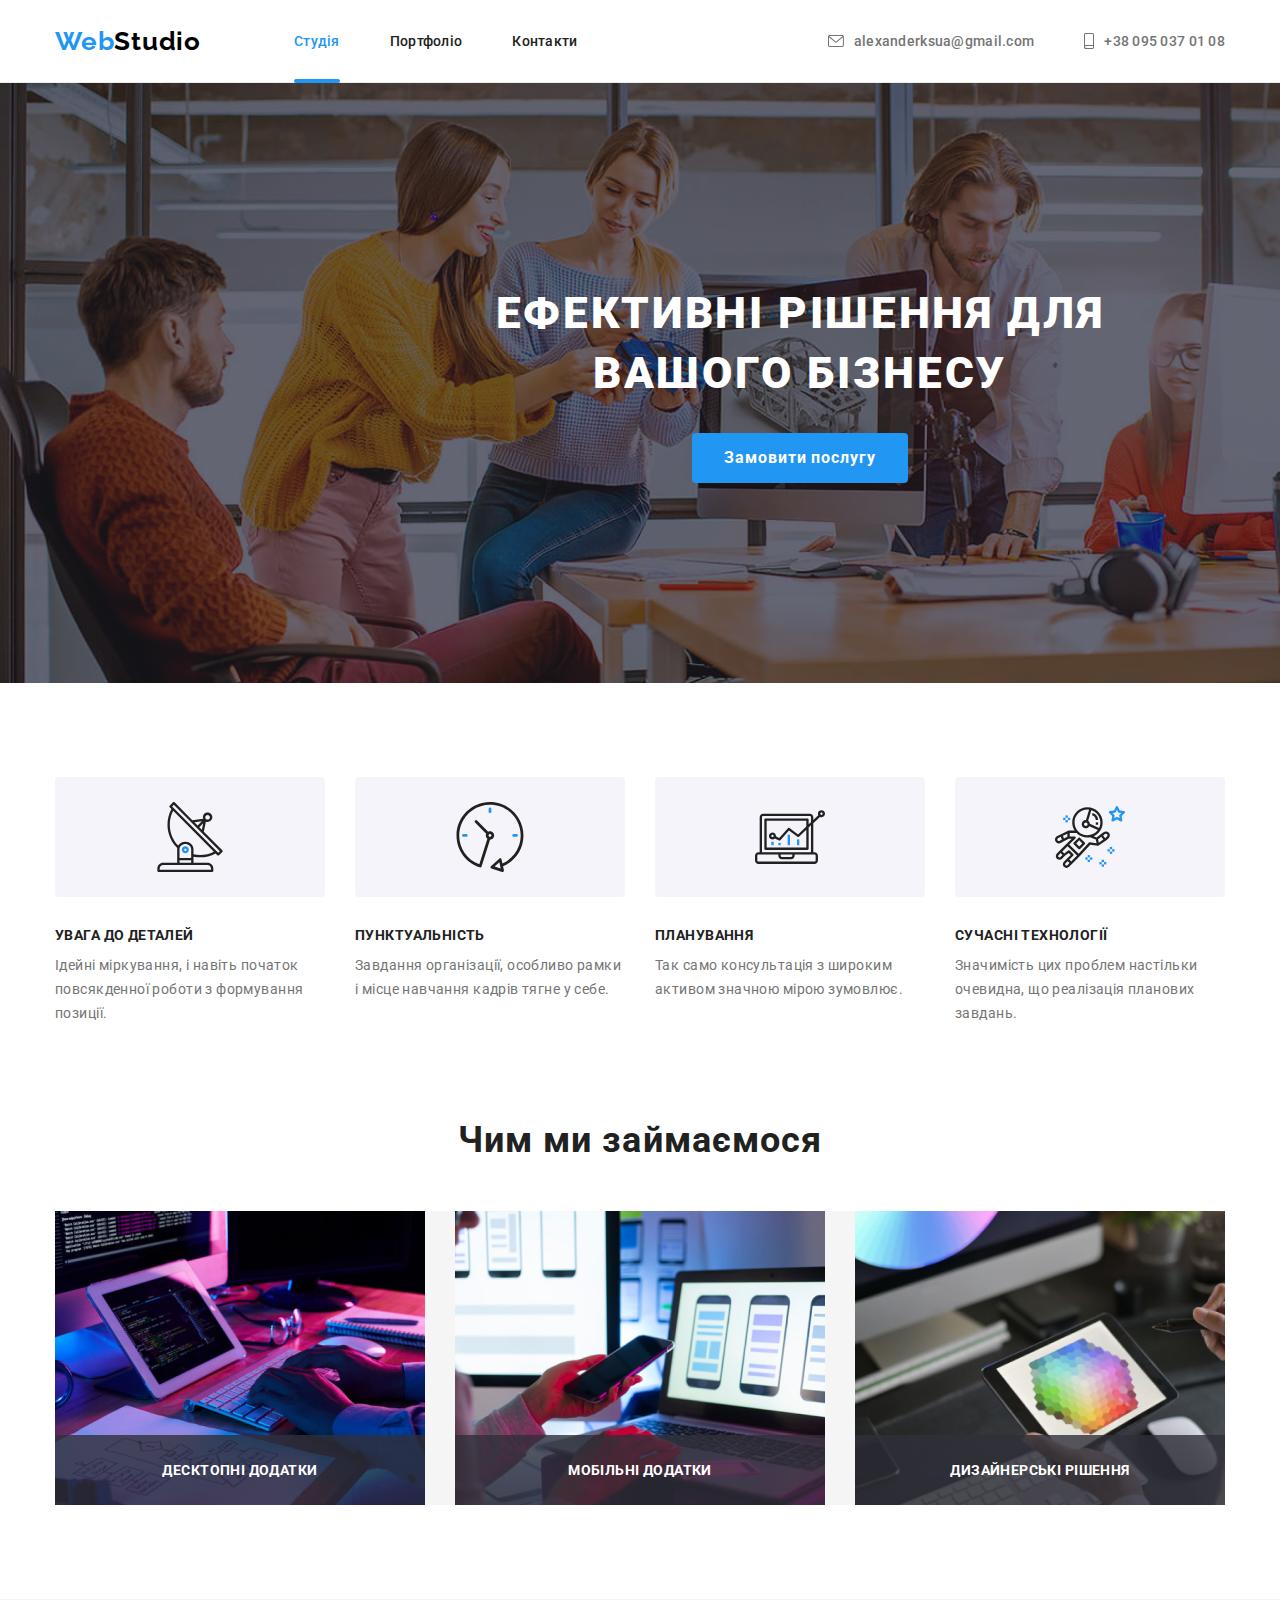
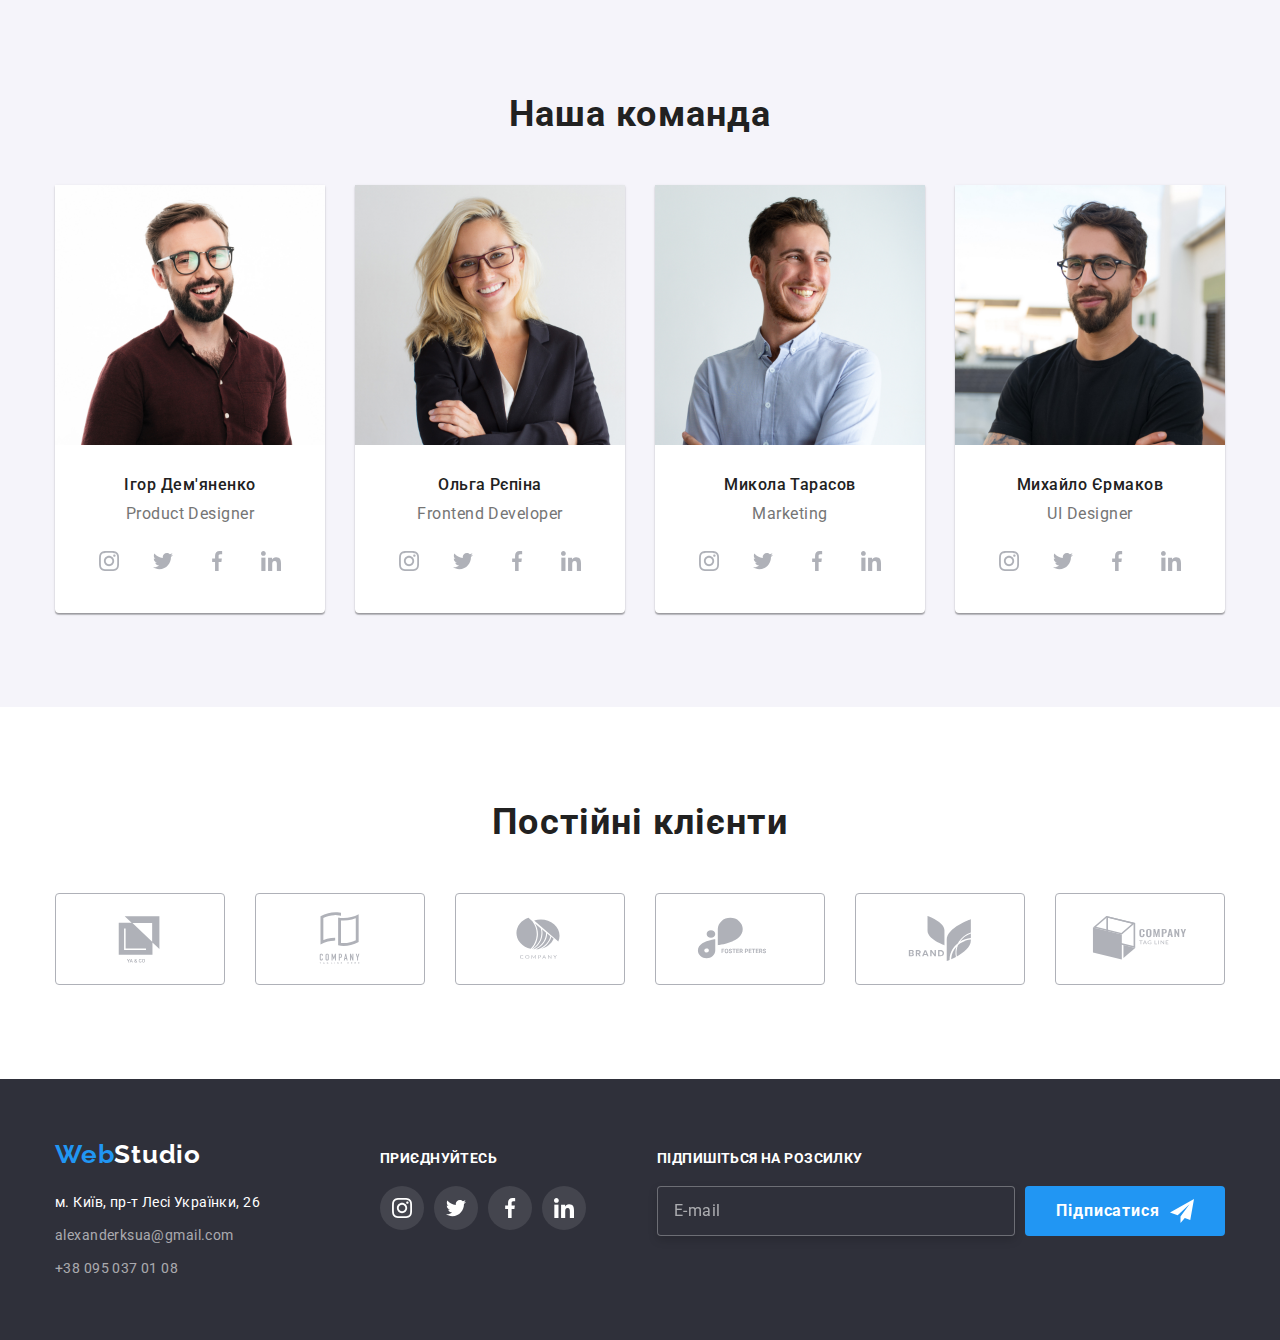
==== commit 876fe7cd: "Перенос всех остальных секций в SASS" ====
--- a/index.html
+++ b/index.html
@@ -19,7 +19,7 @@
   <!-- Стили Секций на странице index.html по технологиям BEM/SASS: qualites features clients -->
   <link rel="stylesheet" href="./css/main.min.css">
   <!-- Стили всех остальных элементов по технологии CSS -->
-  <link rel="stylesheet" href="./css/styles.css">
+  <!-- <link rel="stylesheet" href="./css/styles.css"> -->
 </head>
 
 <body>
--- a/css/main.min.css
+++ b/css/main.min.css
@@ -1 +1 @@
-:root{--black: #000000;--dark-gray: #212121;--gray: #2f303a;--light-gray: #757575;--blue: #2196f3;--blue-btn-active: #188CE8;--light-white: #ffffff;--white-card-p: #eeeeee;--white-br-bottom: #ececec;--white-60: rgba(255 255 255 / 0.6);--white-bkgr: #f5f5f5;--ligth-gray-bkgr-team: #F5F4FA;--hero-bg: #C4C4C4;--hero-bg-overlay: rgba(47 48 58 / 0.4);--clients-icons-light-gray: #AFB1B8;--transition-timing: 250ms;--main-body-fonts: "Roboto", "Sans Serif";--clients-title-font: "Roboto", "Sans Serif";--qualites-item-title: "Roboto", "Sans Serif";--qualites-item-paragraf: "Roboto", "Sans Serif";--features-title: "Roboto", "Sans Serif";--feature-text-over-paragraf: "Roboto", "Sans Serif"}html{-webkit-box-sizing:border-box;box-sizing:border-box}body{background-color:var(--white-bkgr);color:var(--dark-gray);font-family:var(--main-body-fonts)}*,*::before,*::after{-webkit-box-sizing:inherit;box-sizing:inherit}h1,h2,h3,p,ul{padding:0;margin:0}.list{list-style-type:none}.qualites{padding-top:94px;padding-bottom:94px;background-color:var(--light-white)}.qualites__icon{display:block}.qualites__item--icon{display:-webkit-box;display:-ms-flexbox;display:flex;height:120px;-webkit-box-pack:center;-ms-flex-pack:center;justify-content:center;-webkit-box-align:center;-ms-flex-align:center;align-items:center;margin-bottom:30px;background:var(--ligth-gray-bkgr-team);border-radius:4px}.qualites__list{display:-webkit-box;display:-ms-flexbox;display:flex;-webkit-box-pack:center;-ms-flex-pack:center;justify-content:center;gap:30px}.qualites__item{-ms-flex-preferred-size:calc((100% - 90px)/4);flex-basis:calc((100% - 90px)/4)}.qualites__item--title{font-family:var(--qualites-item-title);font-weight:700;font-size:14px;line-height:1.1428571429;letter-spacing:.03em;text-transform:uppercase;color:var(--dark-gray);margin-bottom:10px}.qualites__item--paragraf{font-family:var(--qualites-item-paragraf);font-weight:400;font-size:14px;line-height:1.7142857143;letter-spacing:.03em;color:var(--light-gray)}.features{position:relative;z-index:-1;padding-bottom:94px;background-color:var(--light-white)}.features__item{position:relative;-ms-flex-preferred-size:calc((100% - 60px)/3);flex-basis:calc((100% - 60px)/3)}.features__title{font-family:var(--features-title);font-weight:700;font-size:36px;line-height:1.1666666667;text-align:center;letter-spacing:.03em;color:var(--dark-gray);margin-bottom:50px}.features__text-over{position:absolute;display:-webkit-box;display:-ms-flexbox;display:flex;left:0;width:100%;height:70px;bottom:0;-webkit-box-pack:center;-ms-flex-pack:center;justify-content:center;-webkit-box-align:center;-ms-flex-align:center;align-items:center;text-align:center;background:rgba(47,48,58,.8);mix-blend-mode:normal}.features__text-over--paragraf{display:block;font-family:var(--feature-text-over-paragraf);font-weight:700;font-size:14px;line-height:1.1428571429;text-align:center;letter-spacing:.03em;text-transform:uppercase;color:var(--light-white)}.features__list--img{display:block}.features__list{display:-webkit-box;display:-ms-flexbox;display:flex;position:relative;-webkit-box-pack:center;-ms-flex-pack:center;justify-content:center;gap:30px;background:var(--white-bkgr);z-index:-1}.clients{border-color:var(--white-bkgr);padding-top:94px;padding-bottom:94px;background-color:var(--light-white);-webkit-transition:border-color var(--transition-timing) cubic-bezier(0.4, 0, 0.2, 1);transition:border-color var(--transition-timing) cubic-bezier(0.4, 0, 0.2, 1)}.clients__title{font-family:var(--clients-title-font);font-weight:700;font-size:36px;line-height:1.1666666667;text-align:center;letter-spacing:.03em;color:var(--dark-gray);margin-bottom:50px}.clients__list{display:-webkit-box;display:-ms-flexbox;display:flex;-webkit-box-pack:center;-ms-flex-pack:center;justify-content:center;gap:30px}.clients__item{-ms-flex-preferred-size:calc((100% - 150px)/6);flex-basis:calc((100% - 150px)/6)}.clients__link{display:-webkit-box;display:-ms-flexbox;display:flex;cursor:pointer;height:92px;border:1px solid var(--clients-icons-light-gray);border-radius:4px;-webkit-box-align:center;-ms-flex-align:center;align-items:center;-webkit-box-pack:center;-ms-flex-pack:center;justify-content:center;-webkit-transition:border var(--transition-timing) cubic-bezier(0.4, 0, 0.2, 1);transition:border var(--transition-timing) cubic-bezier(0.4, 0, 0.2, 1)}.clients__link:hover{border-color:var(--blue)}.clients__link:focus{border-color:var(--blue)}.clients__icons{display:-webkit-box;display:-ms-flexbox;display:flex;-webkit-box-pack:center;-ms-flex-pack:center;justify-content:center;fill:var(--clients-icons-light-gray);-webkit-transition:fill var(--transition-timing) cubic-bezier(0.4, 0, 0.2, 1);transition:fill var(--transition-timing) cubic-bezier(0.4, 0, 0.2, 1)}.clients__link:hover .clients__icons{fill:var(--blue)}.clients__link:focus .clients__icons{fill:var(--blue)}/*# sourceMappingURL=main.min.css.map */+:root{--black: #000000;--dark-gray: #212121;--gray: #2f303a;--light-gray: #757575;--blue: #2196f3;--blue-btn-active: #188CE8;--light-white: #ffffff;--white-card-p: #eeeeee;--white-br-bottom: #ececec;--white-60: rgba(255 255 255 / 0.6);--white-bkgr: #f5f5f5;--ligth-gray-bkgr-team: #F5F4FA;--hero-bg: #C4C4C4;--hero-bg-overlay: rgba(47 48 58 / 0.4);--clients-icons-light-gray: #AFB1B8;--transition-timing: 250ms;--main-body-fonts: "Roboto", "Sans Serif";--clients-title-font: "Roboto", "Sans Serif";--qualites-item-title: "Roboto", "Sans Serif";--qualites-item-paragraf: "Roboto", "Sans Serif";--features-title: "Roboto", "Sans Serif";--feature-text-over-paragraf: "Roboto", "Sans Serif"}html{-webkit-box-sizing:border-box;box-sizing:border-box}body{background-color:var(--white-bkgr);color:var(--dark-gray);font-family:var(--main-body-fonts)}*,*::before,*::after{-webkit-box-sizing:inherit;box-sizing:inherit}.container{width:1200px;padding-left:15px;padding-right:15px;margin-left:auto;margin-right:auto}.visually-hidden{position:absolute;width:1px;height:1px;margin:0;border:0;padding:0;white-space:nowrap;-webkit-clip-path:inset(100%);clip-path:inset(100%);clip:rect(0 0 0 0);overflow:hidden}h1,h2,h3,p,ul{padding:0;margin:0}.list{list-style-type:none}.list a,.header-logo,.footer-logo{text-decoration:none;color:inherit;text-transform:none;font-style:normal}.qualites{padding-top:94px;padding-bottom:94px;background-color:var(--light-white)}.qualites__icon{display:block}.qualites__item--icon{display:-webkit-box;display:-ms-flexbox;display:flex;height:120px;-webkit-box-pack:center;-ms-flex-pack:center;justify-content:center;-webkit-box-align:center;-ms-flex-align:center;align-items:center;margin-bottom:30px;background:var(--ligth-gray-bkgr-team);border-radius:4px}.qualites__list{display:-webkit-box;display:-ms-flexbox;display:flex;-webkit-box-pack:center;-ms-flex-pack:center;justify-content:center;gap:30px}.qualites__item{-ms-flex-preferred-size:calc((100% - 90px)/4);flex-basis:calc((100% - 90px)/4)}.qualites__item--title{font-family:var(--qualites-item-title);font-weight:700;font-size:14px;line-height:1.1428571429;letter-spacing:.03em;text-transform:uppercase;color:var(--dark-gray);margin-bottom:10px}.qualites__item--paragraf{font-family:var(--qualites-item-paragraf);font-weight:400;font-size:14px;line-height:1.7142857143;letter-spacing:.03em;color:var(--light-gray)}.features{position:relative;z-index:-1;padding-bottom:94px;background-color:var(--light-white)}.features__item{position:relative;-ms-flex-preferred-size:calc((100% - 60px)/3);flex-basis:calc((100% - 60px)/3)}.features__title{font-family:var(--features-title);font-weight:700;font-size:36px;line-height:1.1666666667;text-align:center;letter-spacing:.03em;color:var(--dark-gray);margin-bottom:50px}.features__text-over{position:absolute;display:-webkit-box;display:-ms-flexbox;display:flex;left:0;width:100%;height:70px;bottom:0;-webkit-box-pack:center;-ms-flex-pack:center;justify-content:center;-webkit-box-align:center;-ms-flex-align:center;align-items:center;text-align:center;background:rgba(47,48,58,.8);mix-blend-mode:normal}.features__text-over--paragraf{display:block;font-family:var(--feature-text-over-paragraf);font-weight:700;font-size:14px;line-height:1.1428571429;text-align:center;letter-spacing:.03em;text-transform:uppercase;color:var(--light-white)}.features__list--img{display:block}.features__list{display:-webkit-box;display:-ms-flexbox;display:flex;position:relative;-webkit-box-pack:center;-ms-flex-pack:center;justify-content:center;gap:30px;background:var(--white-bkgr);z-index:-1}.clients{border-color:var(--white-bkgr);padding-top:94px;padding-bottom:94px;background-color:var(--light-white);-webkit-transition:border-color var(--transition-timing) cubic-bezier(0.4, 0, 0.2, 1);transition:border-color var(--transition-timing) cubic-bezier(0.4, 0, 0.2, 1)}.clients__title{font-family:var(--clients-title-font);font-weight:700;font-size:36px;line-height:1.1666666667;text-align:center;letter-spacing:.03em;color:var(--dark-gray);margin-bottom:50px}.clients__list{display:-webkit-box;display:-ms-flexbox;display:flex;-webkit-box-pack:center;-ms-flex-pack:center;justify-content:center;gap:30px}.clients__item{-ms-flex-preferred-size:calc((100% - 150px)/6);flex-basis:calc((100% - 150px)/6)}.clients__link{display:-webkit-box;display:-ms-flexbox;display:flex;cursor:pointer;height:92px;border:1px solid var(--clients-icons-light-gray);border-radius:4px;-webkit-box-align:center;-ms-flex-align:center;align-items:center;-webkit-box-pack:center;-ms-flex-pack:center;justify-content:center;-webkit-transition:border var(--transition-timing) cubic-bezier(0.4, 0, 0.2, 1);transition:border var(--transition-timing) cubic-bezier(0.4, 0, 0.2, 1)}.clients__link:hover{border-color:var(--blue)}.clients__link:focus{border-color:var(--blue)}.clients__icons{display:-webkit-box;display:-ms-flexbox;display:flex;-webkit-box-pack:center;-ms-flex-pack:center;justify-content:center;fill:var(--clients-icons-light-gray);-webkit-transition:fill var(--transition-timing) cubic-bezier(0.4, 0, 0.2, 1);transition:fill var(--transition-timing) cubic-bezier(0.4, 0, 0.2, 1)}.clients__link:hover .clients__icons{fill:var(--blue)}.clients__link:focus .clients__icons{fill:var(--blue)}.header{background-color:var(--light-white);border-bottom:1px solid var(--white-br-bottom)}.contacts-icon{display:block;margin-right:10px;fill:var(--light-gray);-webkit-transition:fill var(--transition-timing) cubic-bezier(0.4, 0, 0.2, 1);transition:fill var(--transition-timing) cubic-bezier(0.4, 0, 0.2, 1)}.link-div{display:-webkit-box;display:-ms-flexbox;display:flex;-webkit-box-pack:center;-ms-flex-pack:center;justify-content:center;-webkit-box-align:center;-ms-flex-align:center;align-items:center}.header-group,.header-group .list.contacts,.header-group .list.pages{display:-webkit-box;display:-ms-flexbox;display:flex;-webkit-box-align:center;-ms-flex-align:center;align-items:center}.header-group .list.contacts .link{display:-webkit-box;display:-ms-flexbox;display:flex;-webkit-box-align:center;-ms-flex-align:center;align-items:center;gap:10px}.header-logo,.footer-logo{display:block;padding-top:24px;padding-bottom:24px;font-family:"Raleway";font-weight:700;font-size:26px;line-height:1.1923076923;letter-spacing:.03em}.header-logo{color:var(--black);margin-right:93px}.header-group{display:-webkit-box;display:-ms-flexbox;display:flex;-webkit-box-pack:justify;-ms-flex-pack:justify;justify-content:space-between}.blue-web{color:var(--blue)}.header-group>.nav-group{margin-right:auto}.header-group>.nav-group a,.header-group>.list.contacts a{font-weight:500;font-size:14px;line-height:1.1428571429;letter-spacing:.02em;color:var(--dark-gray);-webkit-transition:color var(--transition-timing) cubic-bezier(0.4, 0, 0.2, 1);transition:color var(--transition-timing) cubic-bezier(0.4, 0, 0.2, 1)}.link-div{color:var(--light-gray);fill:var(--light-gray);-webkit-transition-property:color,fill;transition-property:color,fill;-webkit-transition-duration:var(--transition-timing);transition-duration:var(--transition-timing);-webkit-transition-timing-function:cubic-bezier(0.4, 0, 0.2, 1);transition-timing-function:cubic-bezier(0.4, 0, 0.2, 1)}a:hover .link-div .contacts-icon,a:hover .link-div,a:focus .link-div .contacts-icon,a:focus .link-div{color:var(--blue);fill:var(--blue)}.list.pages>.item.curent a{color:var(--blue)}.header-group>.nav-group a:hover,.header-group>.nav-group a:focus{color:var(--blue)}.pages-item:not(:last-child),.contacts-item:not(:last-child){margin-right:50px}.nav-group li{position:relative;display:inline-block;padding-top:32px;padding-bottom:32px}.pages-item.curent::after{display:block;content:"";position:absolute;width:100%;bottom:-1px;left:0;background:var(--blue);border:2px solid var(--blue);border-radius:2px}.hero{background:-webkit-gradient(linear, left top, right top, from(rgba(47, 48, 58, 0.4)), color-stop(0%, rgba(47, 48, 58, 0.4))),url("../images/bg-Img.png");background:linear-gradient(90deg, rgba(47, 48, 58, 0.4) 0%, rgba(47, 48, 58, 0.4) 0%),url("../images/bg-Img.png");background-repeat:no-repeat;background-position:center;width:1600px;height:600px;padding:200px 0;margin:0 auto;background-size:cover}.hero-group{text-align:center}.hero-title{width:696px;font-weight:900;font-size:44px;line-height:1.3636363636;letter-spacing:.06em;text-transform:uppercase;color:var(--light-white);margin-bottom:30px;margin-left:auto;margin-right:auto}.btn-hero{font-weight:700;font-size:16px;line-height:1.875;letter-spacing:.06em;color:var(--light-white);background-color:var(--blue);border:none;border-radius:4px;padding:10px 32px;cursor:pointer;margin-left:auto;margin-right:auto;-webkit-transition:background-color var(--transition-timing) cubic-bezier(0.4, 0, 0.2, 1),-webkit-box-shadow var(--transition-timing) cubic-bezier(0.4, 0, 0.2, 1);transition:background-color var(--transition-timing) cubic-bezier(0.4, 0, 0.2, 1),-webkit-box-shadow var(--transition-timing) cubic-bezier(0.4, 0, 0.2, 1);transition:box-shadow var(--transition-timing) cubic-bezier(0.4, 0, 0.2, 1),background-color var(--transition-timing) cubic-bezier(0.4, 0, 0.2, 1);transition:box-shadow var(--transition-timing) cubic-bezier(0.4, 0, 0.2, 1),background-color var(--transition-timing) cubic-bezier(0.4, 0, 0.2, 1),-webkit-box-shadow var(--transition-timing) cubic-bezier(0.4, 0, 0.2, 1)}.btn-hero:hover,.btn-hero:focus{background:var(--blue-btn-active);-webkit-box-shadow:0px 4px 4px rgba(0,0,0,.15);box-shadow:0px 4px 4px rgba(0,0,0,.15)}.team{background-color:var(--ligth-gray-bkgr-team);padding-top:94px;padding-bottom:94px}.team-card-text{padding-top:30px;padding-bottom:30px}.team-title{font-weight:700;font-size:36px;line-height:1.1666666667;text-align:center;letter-spacing:.03em;color:var(--dark-gray);margin-bottom:50px}.team-list{display:-webkit-box;display:-ms-flexbox;display:flex;-webkit-box-pack:center;-ms-flex-pack:center;justify-content:center;gap:30px}.team-list img{display:block}.team-item{-ms-flex-preferred-size:calc((100% - 60px)/3);flex-basis:calc((100% - 60px)/3)}.team-list .team-item{background:var(--light-white);-webkit-box-shadow:0px 1px 3px rgba(0,0,0,.12),0px 1px 1px rgba(0,0,0,.14),0px 2px 1px rgba(0,0,0,.2);box-shadow:0px 1px 3px rgba(0,0,0,.12),0px 1px 1px rgba(0,0,0,.14),0px 2px 1px rgba(0,0,0,.2);border-radius:0px 0px 4px 4px}.team-list h3{font-weight:500;font-size:16px;line-height:1.1875;text-align:center;letter-spacing:.03em;color:var(--dark-gray);margin-bottom:10px}.team-list p{font-weight:400;font-size:16px;line-height:1.1875;text-align:center;letter-spacing:.03em;color:var(--light-gray);margin-bottom:16px}.social{display:block}.social-list{display:-webkit-box;display:-ms-flexbox;display:flex;gap:10px;-webkit-box-pack:center;-ms-flex-pack:center;justify-content:center;color:var(--clients-icons-light-gray);-webkit-transition:color var(--transition-timing) cubic-bezier(0.4, 0, 0.2, 1);transition:color var(--transition-timing) cubic-bezier(0.4, 0, 0.2, 1)}.social-title{font-weight:700;font-size:14px;line-height:1.1428571429;letter-spacing:.03em;text-transform:uppercase;margin-bottom:16px}.social-link{display:-webkit-box;display:-ms-flexbox;display:flex;-webkit-box-align:center;-ms-flex-align:center;align-items:center;-webkit-box-pack:center;-ms-flex-pack:center;justify-content:center;width:44px;height:44px;border-radius:50%;color:var(--light-gray);background-color:var(--light-white);-webkit-transition:color var(--transition-timing) cubic-bezier(0.4, 0, 0.2, 1),background-color var(--transition-timing) cubic-bezier(0.4, 0, 0.2, 1);transition:color var(--transition-timing) cubic-bezier(0.4, 0, 0.2, 1),background-color var(--transition-timing) cubic-bezier(0.4, 0, 0.2, 1)}.social-icon{fill:currentColor;-webkit-transition:fill var(--transition-timing) cubic-bezier(0.4, 0, 0.2, 1);transition:fill var(--transition-timing) cubic-bezier(0.4, 0, 0.2, 1)}.social-link:hover,.social-link:focus{background-color:var(--blue)}.social-link:hover .social-icon,.social-link:focus .social-icon{fill:var(--light-white)}.backdrop.is-hidden{opacity:0;pointer-events:none}.modal{position:absolute;display:-webkit-box;display:-ms-flexbox;display:flex;-webkit-box-orient:vertical;-webkit-box-direction:normal;-ms-flex-direction:column;flex-direction:column;padding:40px 40px;top:50%;left:50%;-webkit-transform:translate(-50%, -50%);transform:translate(-50%, -50%);min-width:528px;background:var(--light-white);-webkit-box-shadow:0px 1px 3px rgba(0,0,0,.12),0px 1px 1px rgba(0,0,0,.14),0px 2px 1px rgba(0,0,0,.2);box-shadow:0px 1px 3px rgba(0,0,0,.12),0px 1px 1px rgba(0,0,0,.14),0px 2px 1px rgba(0,0,0,.2);border-radius:4px;z-index:1}.backdrop{position:fixed;top:0;left:0;width:100%;height:100%;background:rgba(0,0,0,.2);opacity:1;-webkit-transition:opacity var(--transition-timing) cubic-bezier(0.4, 0, 0.2, 1);transition:opacity var(--transition-timing) cubic-bezier(0.4, 0, 0.2, 1)}button.close{position:absolute;top:8px;right:8px;display:-webkit-box;display:-ms-flexbox;display:flex;-webkit-box-pack:center;-ms-flex-pack:center;justify-content:center;-webkit-box-align:center;-ms-flex-align:center;align-items:center;margin-left:auto;width:30px;height:30px;fill:var(--black);background-color:var(--light-white);border:1px solid rgba(0,0,0,.1);border-radius:50%;cursor:pointer;-webkit-transition-property:fill;transition-property:fill;-webkit-transition-duration:var(--transition-timing);transition-duration:var(--transition-timing);-webkit-transition-timing-function:cubic-bezier(0.4, 0, 0.2, 1);transition-timing-function:cubic-bezier(0.4, 0, 0.2, 1)}button.close:hover,button.close:focus{fill:var(--blue)}.register-form{padding:0;margin:0}.register-form-field{display:-webkit-box;display:-ms-flexbox;display:flex;-webkit-box-orient:vertical;-webkit-box-direction:normal;-ms-flex-direction:column;flex-direction:column;margin-top:12px}.register-form-title{text-align:center;font-size:20px;line-height:1.15;letter-spacing:.03em;color:var(--dark-gray)}.register-form-icon input{width:100%}.register-form-icon{position:relative}.register-form-icon svg{position:absolute;top:50%;left:12px;-webkit-transform:translateY(-50%);transform:translateY(-50%)}.register-form-icon svg{fill:var(--dark-gray);-webkit-transition-property:fill;transition-property:fill;-webkit-transition-duration:var(--transition-timing);transition-duration:var(--transition-timing);-webkit-transition-timing-function:cubic-bezier(0.4, 0, 0.2, 1);transition-timing-function:cubic-bezier(0.4, 0, 0.2, 1)}.register-form-field textarea,.register-form-field input{outline:none;border:1px solid rgba(33,33,33,.2);-webkit-transition-property:border-color;transition-property:border-color;-webkit-transition-duration:var(--transition-timing);transition-duration:var(--transition-timing);-webkit-transition-timing-function:cubic-bezier(0.4, 0, 0.2, 1);transition-timing-function:cubic-bezier(0.4, 0, 0.2, 1)}.register-form-icon>input:hover+svg,.register-form-icon>input:focus+svg{fill:var(--blue)}.register-form-icon>input:hover,.register-form-icon>input:focus,.register-form-field textarea:hover,.register-form-field textarea:focus{border-color:var(--blue)}.register-form label{font-weight:400;font-size:12px;line-height:14px;letter-spacing:.01em;color:var(--light-gray);margin-bottom:4px}.register-form-field textarea,.register-form-field input{font-weight:400;font-size:12px;line-height:1.1666666667;letter-spacing:.01em;resize:none;border-radius:4px;cursor:text}.register-form-field input{padding:11px 42px}.register-form-field textarea{padding:12px 16px}.register-form-field textarea::-webkit-input-placeholder{color:var(--light-gray)}.register-form-field textarea::-moz-placeholder{color:var(--light-gray)}.register-form-field textarea:-ms-input-placeholder{color:var(--light-gray)}.register-form-field textarea::-ms-input-placeholder{color:var(--light-gray)}.register-form-field textarea::placeholder{color:var(--light-gray)}.checkbox-group{position:relative;display:-webkit-box;display:-ms-flexbox;display:flex;-webkit-box-pack:center;-ms-flex-pack:center;justify-content:center;-webkit-box-align:center;-ms-flex-align:center;align-items:center;gap:12px;margin-top:20px}.checkbox-policy-text{font-weight:400;font-size:14px;line-height:1.7142857143;letter-spacing:.03em;color:var(--light-gray)}.checkbox-policy-text{-webkit-user-select:none;-moz-user-select:none;-ms-user-select:none;user-select:none}.checkbox-policy-text a{color:var(--blue);cursor:pointer}.checkbox{position:absolute;top:50%;left:12px;-webkit-transform:translateY(-50%);transform:translateY(-50%);content:"";width:16px;height:15px}.icon-checked{opacity:0}.checkbox:checked+.checkbox-icons .icon-checked{opacity:1;fill:var(--blue);-webkit-transition-property:fill,border,-webkit-box-shadow;transition-property:fill,border,-webkit-box-shadow;transition-property:fill,border,box-shadow;transition-property:fill,border,box-shadow,-webkit-box-shadow;-webkit-transition-duration:var(--transition-timing);transition-duration:var(--transition-timing);-webkit-transition-timing-function:cubic-bezier(0.4, 0, 0.2, 1);transition-timing-function:cubic-bezier(0.4, 0, 0.2, 1)}.icon-empty{opacity:1;-webkit-transition-property:fill,border,-webkit-box-shadow;transition-property:fill,border,-webkit-box-shadow;transition-property:fill,border,box-shadow;transition-property:fill,border,box-shadow,-webkit-box-shadow;-webkit-transition-duration:var(--transition-timing);transition-duration:var(--transition-timing);-webkit-transition-timing-function:cubic-bezier(0.4, 0, 0.2, 1);transition-timing-function:cubic-bezier(0.4, 0, 0.2, 1)}.checkbox:checked+.checkbox-icons .icon-empty{opacity:0}.checkbox:focus+.checkbox-icons{border-radius:2px;fill:var(--blue);-webkit-box-shadow:0px 4px 4px rgba(0,0,0,.15);box-shadow:0px 4px 4px rgba(0,0,0,.15)}.register-form-submit-btn button{display:block;margin-top:30px;margin-left:auto;margin-right:auto;border-radius:4px;border:none;color:var(--light-white);padding:10px 52px;font-weight:700;font-size:16px;line-height:1.875;letter-spacing:.06em;background-color:var(--blue);-webkit-box-shadow:0px 4px 4px rgba(0,0,0,.15);box-shadow:0px 4px 4px rgba(0,0,0,.15);-webkit-transition-property:background-color,-webkit-box-shadow;transition-property:background-color,-webkit-box-shadow;transition-property:background-color,box-shadow;transition-property:background-color,box-shadow,-webkit-box-shadow;-webkit-transition-duration:var(--transition-timing);transition-duration:var(--transition-timing);-webkit-transition-timing-function:cubic-bezier(0.4, 0, 0.2, 1);transition-timing-function:cubic-bezier(0.4, 0, 0.2, 1);cursor:pointer}.register-form-submit-btn button:hover,.register-form-submit-btn button:focus{background-color:var(--blue-btn-active)}.main-portfolio{padding-top:94px;padding-bottom:94px}.list.buttons{display:-webkit-box;display:-ms-flexbox;display:flex;-webkit-box-pack:center;-ms-flex-pack:center;justify-content:center;gap:8px;margin-bottom:34px}.btn{font-weight:500;font-size:16px;line-height:1.625;text-align:center;letter-spacing:.03em;color:var(--dark-gray);padding:6px 22px;border:none;background-color:var(--ligth-gray-bkgr-team);border-radius:4px;cursor:pointer;-webkit-transition-property:color,background-color,-webkit-box-shadow;transition-property:color,background-color,-webkit-box-shadow;transition-property:color,background-color,box-shadow;transition-property:color,background-color,box-shadow,-webkit-box-shadow;-webkit-transition-duration:var(--transition-timing);transition-duration:var(--transition-timing);-webkit-transition-timing-function:cubic-bezier(0.4, 0, 0.2, 1);transition-timing-function:cubic-bezier(0.4, 0, 0.2, 1)}.btn:hover,.btn:focus{background:var(--blue);color:var(--light-white);-webkit-box-shadow:0px 3px 1px rgba(0,0,0,.1),0px 1px 2px rgba(0,0,0,.08),0px 2px 2px rgba(0,0,0,.12);box-shadow:0px 3px 1px rgba(0,0,0,.1),0px 1px 2px rgba(0,0,0,.08),0px 2px 2px rgba(0,0,0,.12)}.overly-hover{position:relative;overflow:hidden}.overly-hover-text{position:absolute;display:-webkit-box;display:-ms-flexbox;display:flex;-webkit-box-align:center;-ms-flex-align:center;align-items:center;-webkit-transform:translateY(0px);transform:translateY(0px);left:0;width:100%;height:100%;padding:0 24px;font-weight:400;font-size:18px;line-height:1.5555555556;letter-spacing:.03em;color:var(--light-white);background:rgba(33,150,243,.9);-webkit-transition:-webkit-transform var(--transition-timing) cubic-bezier(0.4, 0, 0.2, 1);transition:-webkit-transform var(--transition-timing) cubic-bezier(0.4, 0, 0.2, 1);transition:transform var(--transition-timing) cubic-bezier(0.4, 0, 0.2, 1);transition:transform var(--transition-timing) cubic-bezier(0.4, 0, 0.2, 1), -webkit-transform var(--transition-timing) cubic-bezier(0.4, 0, 0.2, 1)}.cards-item-link:hover .overly-hover-text,.cards-item-link:focus .overly-hover-text{-webkit-transform:translateY(-100%);transform:translateY(-100%)}.cards-item-link:hover,.cards-item-link:focus{-webkit-box-shadow:0px 1px 1px rgba(0,0,0,.12),0px 4px 4px rgba(0,0,0,.06),1px 4px 6px rgba(0,0,0,.16);box-shadow:0px 1px 1px rgba(0,0,0,.12),0px 4px 4px rgba(0,0,0,.06),1px 4px 6px rgba(0,0,0,.16)}.container>.list.cards>.cards-item>div{width:calc(100% - 20px)}.list.cards{display:-webkit-box;display:-ms-flexbox;display:flex;-ms-flex-wrap:wrap;flex-wrap:wrap;gap:30px}.cards-item{background:var(--light-white)}.cards-item-link{display:block;-webkit-transition:-webkit-box-shadow var(--transition-timing) cubic-bezier(0.4, 0, 0.2, 1);transition:-webkit-box-shadow var(--transition-timing) cubic-bezier(0.4, 0, 0.2, 1);transition:box-shadow var(--transition-timing) cubic-bezier(0.4, 0, 0.2, 1);transition:box-shadow var(--transition-timing) cubic-bezier(0.4, 0, 0.2, 1), -webkit-box-shadow var(--transition-timing) cubic-bezier(0.4, 0, 0.2, 1)}.cards-item img{display:block}.card-text-content{border-right:1px solid var(--white-card-p);border-bottom:1px solid var(--white-card-p);border-left:1px solid var(--white-card-p)}.cards-item .card-text-content{padding:20px 24px}.cards-item-title{font-weight:700;font-size:18px;line-height:2;letter-spacing:.06em;color:var(--dark-gray);margin-bottom:4px}.cards-item-text{font-weight:400;font-size:16px;line-height:1.875;letter-spacing:.03em;color:var(--light-gray)}.footer{display:-webkit-box;display:-ms-flexbox;display:flex;background:#2f303a;background-image:-webkit-gradient(linear, left top, right top, from(rgba(47, 48, 58, 0.4)), color-stop(0%, rgba(47, 48, 58, 0.4)));background-image:linear-gradient(90deg, rgba(47, 48, 58, 0.4) 0%, rgba(47, 48, 58, 0.4) 0%);margin:0;padding-top:60px;padding-bottom:60px}.footer-group{display:-webkit-box;display:-ms-flexbox;display:flex;-webkit-box-align:baseline;-ms-flex-align:baseline;align-items:baseline}.footer-logo{display:block;padding:0;margin-bottom:20px;color:var(--light-white)}.address{padding:0;margin:0;margin-right:70px}.contacts-item .contacts-item-coord,.contacts-item .contacts-item-mailto,.contacts-item .contacts-item-tel{font-weight:400;font-size:14px;line-height:1.7142857143;letter-spacing:.03em;color:var(--light-white);-webkit-transition:color var(--transition-timing) cubic-bezier(0.4, 0, 0.2, 1);transition:color var(--transition-timing) cubic-bezier(0.4, 0, 0.2, 1)}.contacts-item .contacts-item-mailto,.contacts-item .contacts-item-tel{color:var(--white-60);-webkit-transition:color var(--transition-timing) cubic-bezier(0.4, 0, 0.2, 1);transition:color var(--transition-timing) cubic-bezier(0.4, 0, 0.2, 1)}.address .list .item:not(:last-child){margin-bottom:9px}.address>ul a:hover{color:var(--blue)}.footer-social{display:block}.footer-social-title{font-weight:700;font-size:14px;line-height:1.1428571429;letter-spacing:.03em;text-transform:uppercase;margin-bottom:20px;color:var(--light-white)}.footer-social-list{display:-webkit-box;display:-ms-flexbox;display:flex;gap:10px;-webkit-box-pack:center;-ms-flex-pack:center;justify-content:center}.footer-social-link{display:-webkit-box;display:-ms-flexbox;display:flex;-webkit-box-align:center;-ms-flex-align:center;align-items:center;-webkit-box-pack:center;-ms-flex-pack:center;justify-content:center;width:44px;height:44px;border-radius:50%;background-color:rgba(255,255,255,.1);fill:var(--light-white);-webkit-transition:fill var(--transition-timing) cubic-bezier(0.4, 0, 0.2, 1),background-color var(--transition-timing) cubic-bezier(0.4, 0, 0.2, 1);transition:fill var(--transition-timing) cubic-bezier(0.4, 0, 0.2, 1),background-color var(--transition-timing) cubic-bezier(0.4, 0, 0.2, 1)}.footer-social-icon{fill:var(--light-white);-webkit-transition:fill var(--transition-timing) cubic-bezier(0.4, 0, 0.2, 1);transition:fill var(--transition-timing) cubic-bezier(0.4, 0, 0.2, 1)}.footer-social-link:hover,.footer-social-link:focus{background-color:var(--blue);fill:var(--light-white)}.footer-form{display:block;margin-left:auto}.footer-submit-form{display:-webkit-box;display:-ms-flexbox;display:flex}.footer-form-title{display:block;font-weight:700;font-size:14px;line-height:1.1428571429;letter-spacing:.03em;text-transform:uppercase;color:var(--light-white);margin-bottom:20px}.footer-form input{font-weight:400;font-size:16px;line-height:1.25;letter-spacing:.03em;width:358px;border:1px solid rgba(255,255,255,.3);-webkit-filter:drop-shadow(0px 4px 4px rgba(0, 0, 0, 0.15));filter:drop-shadow(0px 4px 4px rgba(0, 0, 0, 0.15));border-radius:4px;background-color:var(--gray);padding:0 0 0 16px;color:var(--light-white)}.footer-form input::-webkit-input-placeholder{color:rgba(255,255,255,.6)}.footer-form input::-moz-placeholder{color:rgba(255,255,255,.6)}.footer-form input:-ms-input-placeholder{color:rgba(255,255,255,.6)}.footer-form input::-ms-input-placeholder{color:rgba(255,255,255,.6)}.footer-form input::placeholder{color:rgba(255,255,255,.6)}.submit-button-text{font-weight:700;font-size:16px;line-height:1.875;letter-spacing:.06em;color:var(--light-white);padding-right:10px}.submit-button-icon{fill:var(--light-white)}.submit-button-text,.submit-button-icon{display:inline-block}.footer-form-button{display:-webkit-box;display:-ms-flexbox;display:flex;-webkit-box-pack:center;-ms-flex-pack:center;justify-content:center;-webkit-box-align:center;-ms-flex-align:center;align-items:center;width:200px;padding:10px 28px;margin-left:10px;background-color:var(--blue);border-radius:4px;border:none;-webkit-transition-property:background-color,-webkit-box-shadow;transition-property:background-color,-webkit-box-shadow;transition-property:background-color,box-shadow;transition-property:background-color,box-shadow,-webkit-box-shadow;-webkit-transition-duration:var(--transition-timing);transition-duration:var(--transition-timing);-webkit-transition-timing-function:cubic-bezier(0.4, 0, 0.2, 1);transition-timing-function:cubic-bezier(0.4, 0, 0.2, 1);cursor:pointer}.footer-form-button:hover,.footer-form-button:focus{background:var(--blue-btn-active);-webkit-box-shadow:0px 4px 4px rgba(0,0,0,.15);box-shadow:0px 4px 4px rgba(0,0,0,.15)}.email-text-area:focus{color:var(--light-white)}/*# sourceMappingURL=main.min.css.map */--- a/css/styles.css
+++ b/css/styles.css
@@ -570,6 +570,21 @@
 
 
 
+
+
+
+
+/* TEAM */
+.team {
+      background-color: var(--ligth-gray-bkgr-team);
+      padding-top: 94px;
+      padding-bottom: 94px;
+
+}
+.team-card-text{
+      padding-top: 30px;
+      padding-bottom: 30px;
+}
 .team-title {
       font-weight: 700;
       font-size: 36px;
@@ -579,15 +594,6 @@
 
       color: var(--dark-gray);
       margin-bottom: 50px;
-}
-
-
-
-/* TEAM */
-.team {
-      background-color: var(--ligth-gray-bkgr-team);
-      padding-top: 94px;
-      padding-bottom: 94px;
 }
 
 .team-list {
